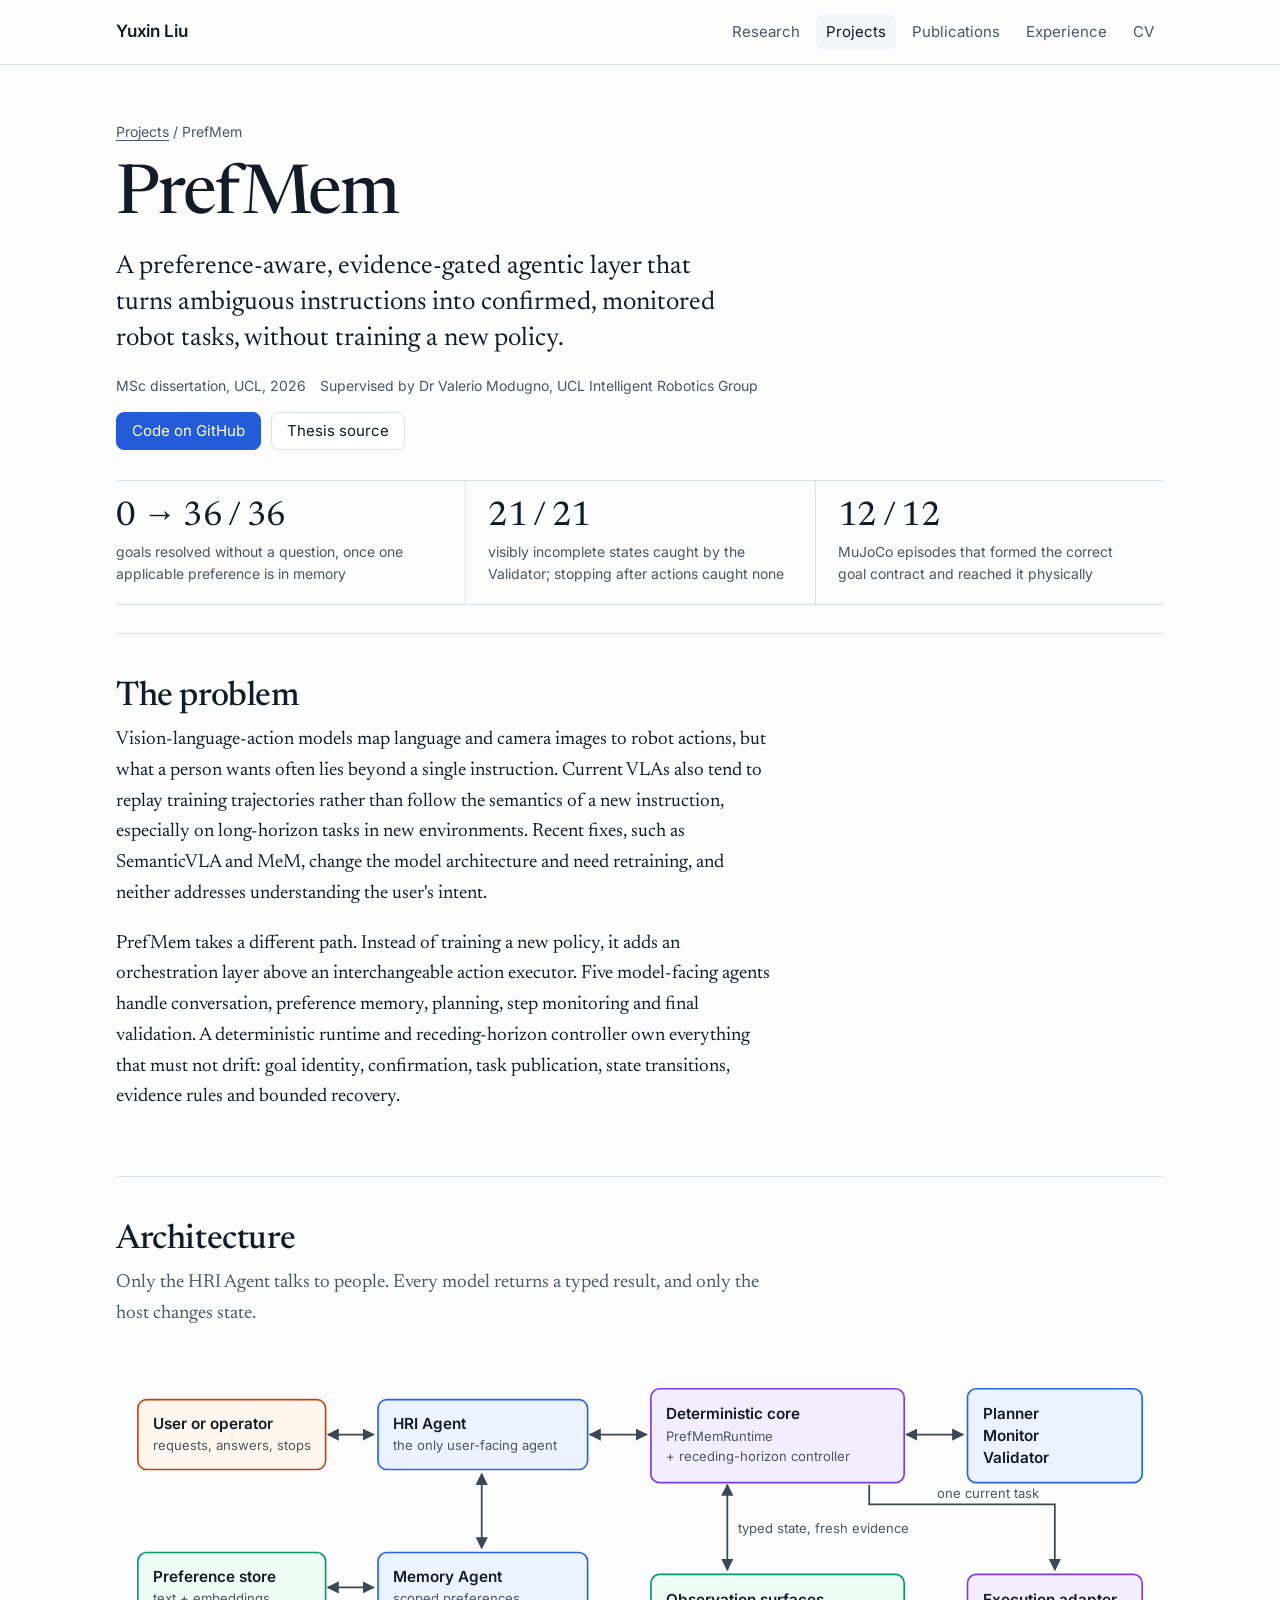
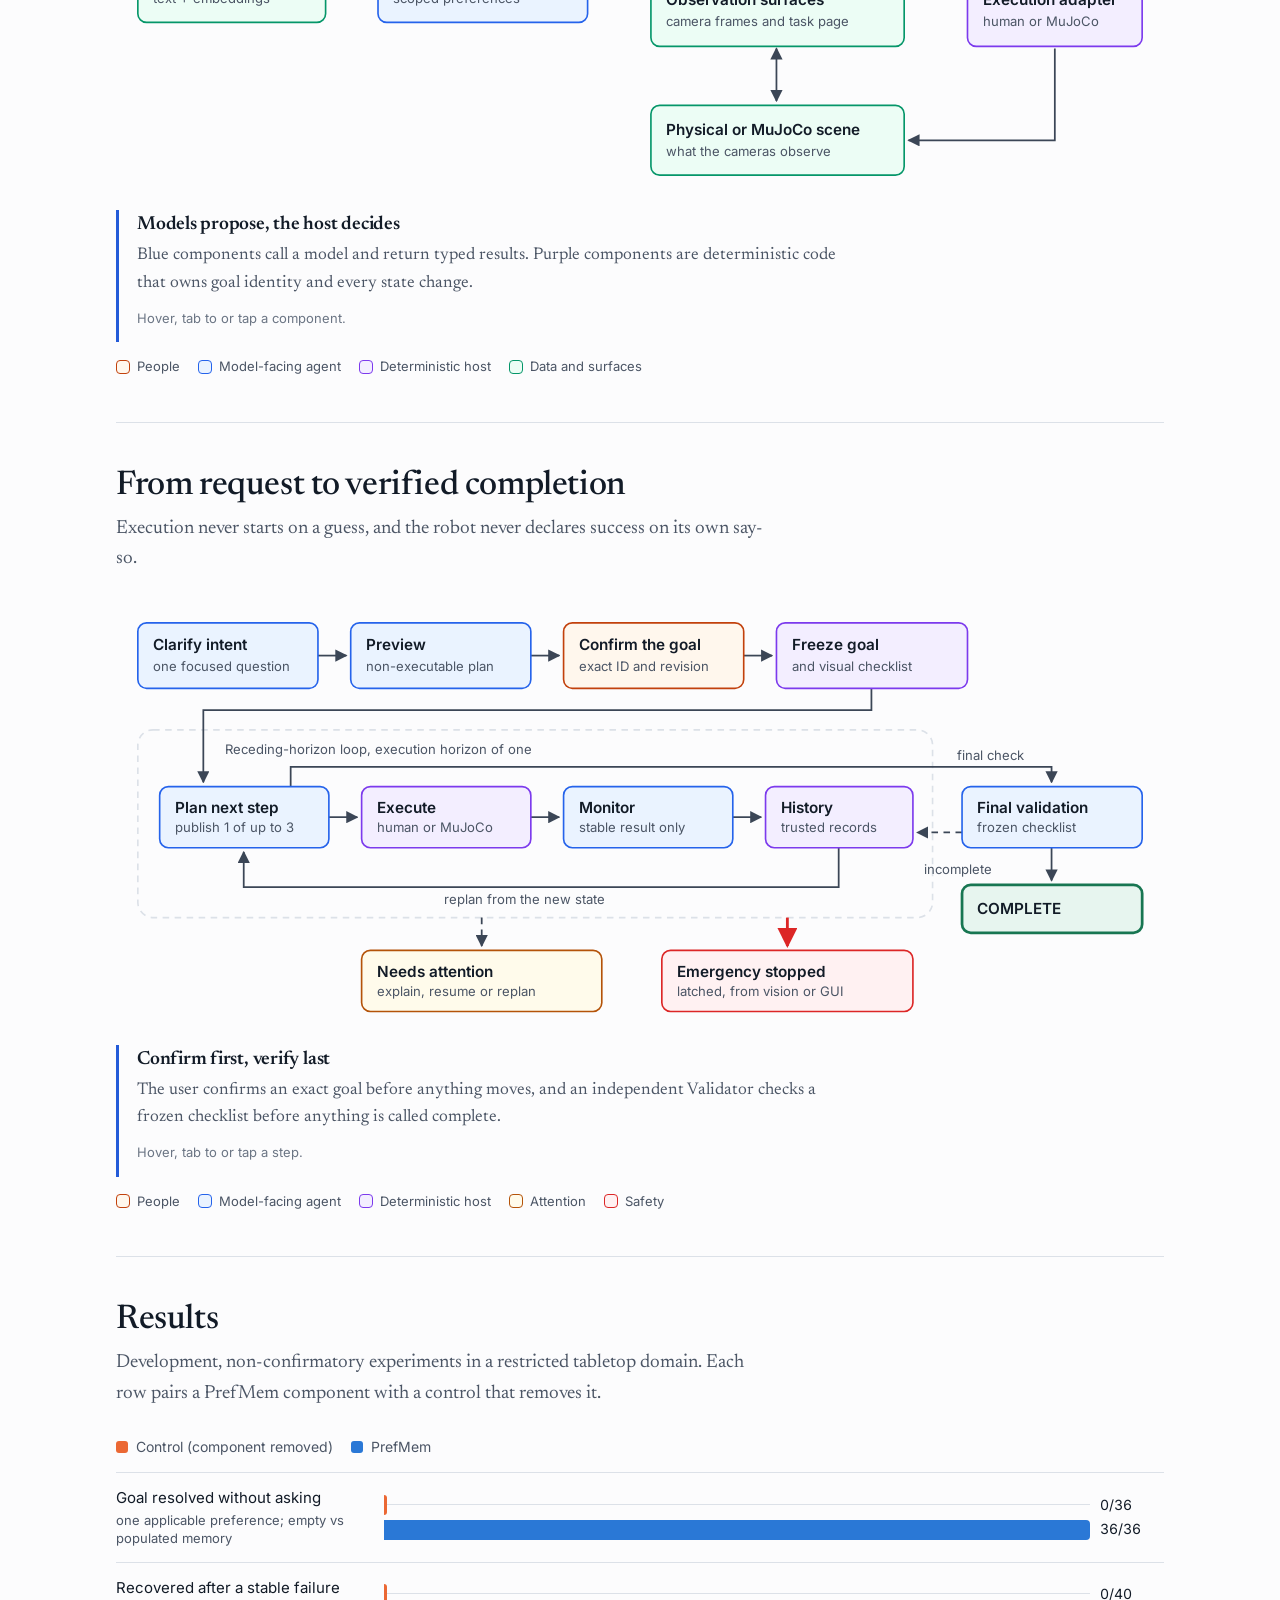
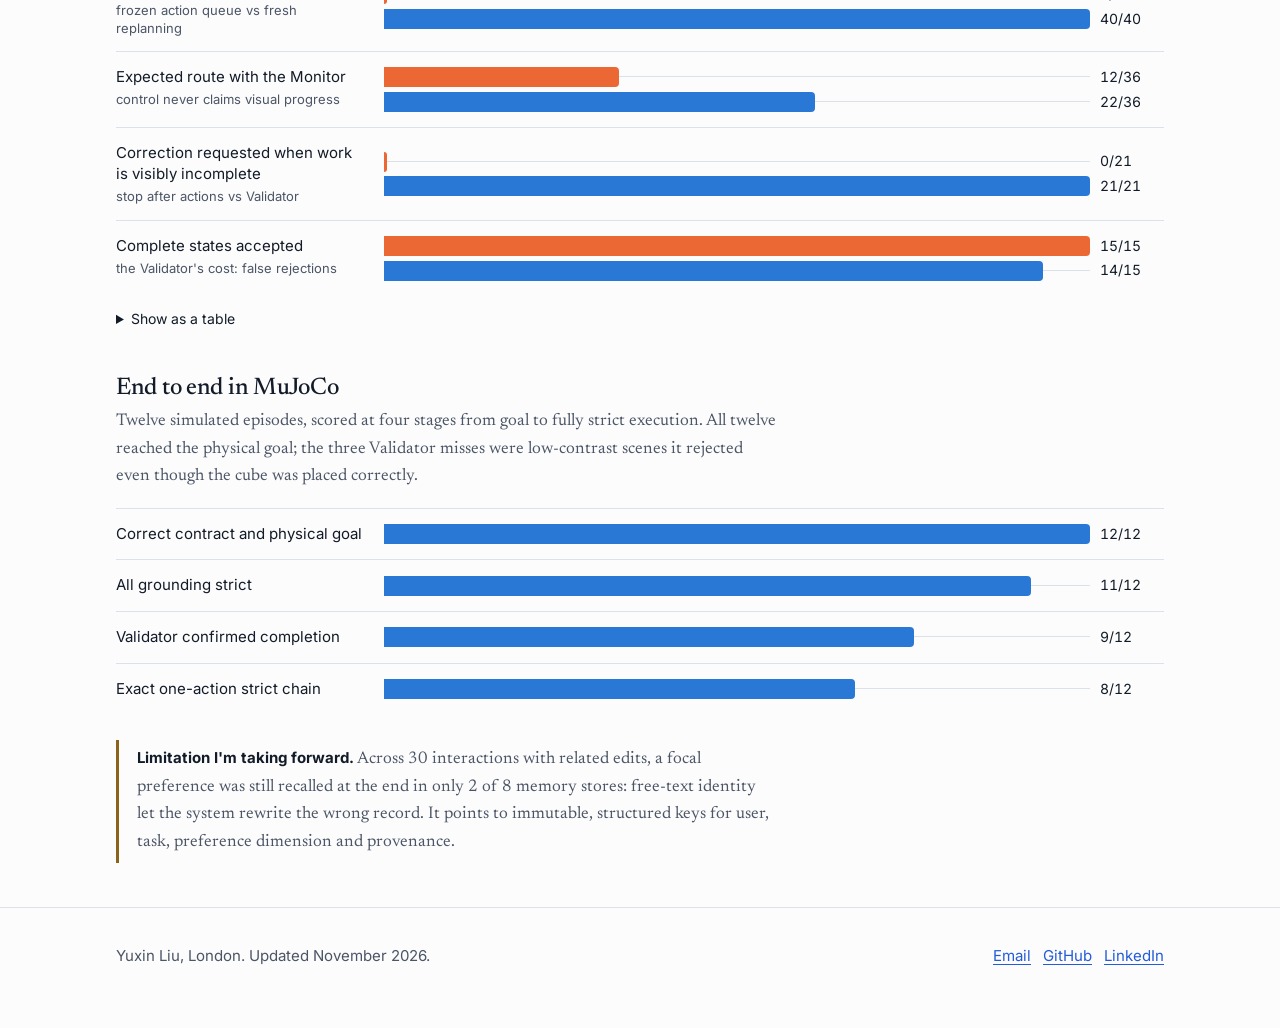
==== prefmem/index.html @ 0c72b082 "Add personal website with RoboBrain Try-now demo Home, RoboBrain and PrefMem pages for GitHub Pages," ====
<!doctype html>
<html lang="en">
<head>
<meta charset="utf-8">
<meta name="viewport" content="width=device-width, initial-scale=1">
<title>PrefMem — Yuxin Liu</title>
<meta name="description" content="PrefMem: a preference-aware, evidence-gated agentic system for interactive robot manipulation with ambiguous instructions. MSc dissertation, UCL.">
<meta property="og:title" content="PrefMem — preference-aware, evidence-gated robot agents">
<meta property="og:description" content="MSc dissertation, UCL. An agentic layer above any action executor, with no training.">
<meta property="og:image" content="https://kasloot.github.io/assets/img/og.jpg">
<link rel="icon" href="../assets/img/favicon.svg" type="image/svg+xml">
<link rel="stylesheet" href="../assets/css/site.css">
</head>
<body>
<a class="skip" href="#main">Skip to content</a>
<header class="site-head">
  <div class="wrap">
    <a class="home" href="../">Yuxin Liu</a>
    <nav aria-label="Main">
      <a href="../#research">Research</a>
      <a href="../#projects" aria-current="page">Projects</a>
      <a href="../#publications">Publications</a>
      <a href="../#experience">Experience</a>
      <a href="../assets/docs/Yuxin_Liu_CV.pdf">CV</a>
    </nav>
  </div>
</header>

<main id="main" class="wrap">
  <header class="page-head">
    <p class="crumb"><a href="../#projects">Projects</a> / PrefMem</p>
    <h1>PrefMem</h1>
    <p class="deck">A preference-aware, evidence-gated agentic layer that turns ambiguous instructions into confirmed, monitored robot tasks, without training a new policy.</p>
    <p class="meta"><span>MSc dissertation, UCL, 2026</span><span>Supervised by Dr Valerio Modugno, UCL Intelligent Robotics Group</span></p>
    <ul class="links">
      <li><a class="btn primary" href="https://github.com/KasLoot/RoboPref">Code on GitHub</a></li>
      <li><a class="btn" href="https://github.com/KasLoot/RoboPref/tree/main/thesis">Thesis source</a></li>
    </ul>
    <div class="stat-row">
      <div><b>0 → 36 / 36</b><span>goals resolved without a question, once one applicable preference is in memory</span></div>
      <div><b>21 / 21</b><span>visibly incomplete states caught by the Validator; stopping after actions caught none</span></div>
      <div><b>12 / 12</b><span>MuJoCo episodes that formed the correct goal contract and reached it physically</span></div>
    </div>
  </header>

  <section class="block" aria-labelledby="why-h">
    <h2 id="why-h">The problem</h2>
    <div class="prose">
      <p>Vision-language-action models map language and camera images to robot actions, but what a person wants often lies beyond a single instruction. Current VLAs also tend to replay training trajectories rather than follow the semantics of a new instruction, especially on long-horizon tasks in new environments. Recent fixes, such as SemanticVLA and MeM, change the model architecture and need retraining, and neither addresses understanding the user's intent.</p>
      <p>PrefMem takes a different path. Instead of training a new policy, it adds an orchestration layer above an interchangeable action executor. Five model-facing agents handle conversation, preference memory, planning, step monitoring and final validation. A deterministic runtime and receding-horizon controller own everything that must not drift: goal identity, confirmation, task publication, state transitions, evidence rules and bounded recovery.</p>
    </div>
  </section>

  <section class="block" aria-labelledby="arch-h">
    <h2 id="arch-h">Architecture</h2>
    <p class="intro">Only the HRI Agent talks to people. Every model returns a typed result, and only the host changes state.</p>
    <div class="diagram" data-diagram>
      <p class="canvas-hint">Swipe sideways to see the whole diagram.</p>
      <div class="canvas"><svg viewBox="0 0 960 400" role="group" aria-label="PrefMem architecture. Select a component for details.">
        <defs>
          <marker id="pa" viewBox="0 0 10 10" refX="9" refY="5" markerWidth="7" markerHeight="7" orient="auto-start-reverse"><path class="arrowhead" d="M0,0 L10,5 L0,10 z"/></marker>
        </defs>
        <path class="edge" d="M194,72 H236" marker-start="url(#pa)" marker-end="url(#pa)"/>
        <path class="edge" d="M434,72 H486" marker-start="url(#pa)" marker-end="url(#pa)"/>
        <path class="edge" d="M724,72 H776" marker-start="url(#pa)" marker-end="url(#pa)"/>
        <path class="edge" d="M335,108 V176" marker-start="url(#pa)" marker-end="url(#pa)"/>
        <path class="edge" d="M194,212 H236" marker-start="url(#pa)" marker-end="url(#pa)"/>
        <path class="edge" d="M560,118 V196" marker-start="url(#pa)" marker-end="url(#pa)"/>
        <text class="elabel" x="570" y="162">typed state, fresh evidence</text>
        <path class="edge" d="M690,118 V136 H860 V196" marker-end="url(#pa)"/>
        <text class="elabel" x="752" y="130">one current task</text>
        <path class="edge" d="M605,268 V316" marker-start="url(#pa)" marker-end="url(#pa)"/>
        <path class="edge" d="M860,268 V352 H726" marker-end="url(#pa)"/>

        <g class="node human" data-title="User or operator" data-body="People give requests, answer clarifications and confirm the exact goal, always through the HRI Agent.|The operator GUI can also stop the robot at any time.">
          <rect x="20" y="40" width="172" height="64"/><text class="t" x="34" y="67">User or operator</text><text class="s" x="34" y="86">requests, answers, stops</text></g>
        <g class="node agent" data-title="HRI Agent" data-body="The only user-facing agent. It reads the current camera frame and runtime state, retrieves relevant preferences, and asks one focused question when the outcome or a constraint is ambiguous.|Preference writes need explicit future-facing intent, or a yes to a dedicated memory-consent question.">
          <rect x="240" y="40" width="192" height="64"/><text class="t" x="254" y="67">HRI Agent</text><text class="s" x="254" y="86">the only user-facing agent</text></g>
        <g class="node host" data-title="Deterministic core" data-body="PrefMemRuntime and the receding-horizon controller own the authoritative goal, task identities, confirmation, state transitions, publication, evidence rules and loop guards.|Models propose; the host decides.">
          <rect x="490" y="30" width="232" height="86"/><text class="t" x="504" y="58">Deterministic core</text><text class="s" x="504" y="78">PrefMemRuntime</text><text class="s" x="504" y="96">+ receding-horizon controller</text></g>
        <g class="node agent" data-title="Planner, Monitor, Validator" data-body="The Planner proposes up to three next tasks from a fresh frame, the frozen goal and the history; only the first is published.|The Monitor judges whether the current task finished, from temporally stable evidence. The Validator checks the frozen visual checklist before anything is called complete.">
          <rect x="780" y="30" width="160" height="86"/><text class="t" x="794" y="58">Planner</text><text class="t" x="794" y="78">Monitor</text><text class="t" x="794" y="98">Validator</text></g>
        <g class="node data" data-title="Preference store" data-body="Text records plus their embeddings. Records are scoped to a user and a task, and change only through explicit memory operations.">
          <rect x="20" y="180" width="172" height="64"/><text class="t" x="34" y="207">Preference store</text><text class="s" x="34" y="226">text + embeddings</text></g>
        <g class="node agent" data-title="Memory Agent" data-body="Retrieves preferences scoped to the user and task, filters them for semantic applicability, and returns either the relevant preferences or the result of a consented change.">
          <rect x="240" y="180" width="192" height="64"/><text class="t" x="254" y="207">Memory Agent</text><text class="s" x="254" y="226">scoped preferences</text></g>
        <g class="node data" data-title="Observation and publication surfaces" data-body="Camera frames come in as fresh evidence; one current instruction goes out on the task page.">
          <rect x="490" y="200" width="232" height="66"/><text class="t" x="504" y="228">Observation surfaces</text><text class="s" x="504" y="247">camera frames and task page</text></g>
        <g class="node host" data-title="Execution adapter" data-body="Either a human following the on-screen instruction, or a MuJoCo Panda agent.|In simulation, Gemma 4 compiles the instruction into a constrained pick-and-place program, SAM 3.1 segments source and target, depth grounds both in 3D, and an IK controller executes safe waypoints.">
          <rect x="780" y="200" width="160" height="66"/><text class="t" x="794" y="228">Execution adapter</text><text class="s" x="794" y="247">human or MuJoCo</text></g>
        <g class="node data" data-title="Scene" data-body="The physical tabletop, or its MuJoCo simulation with a fixed monitoring camera.">
          <rect x="490" y="320" width="232" height="64"/><text class="t" x="504" y="347">Physical or MuJoCo scene</text><text class="s" x="504" y="366">what the cameras observe</text></g>
      </svg></div>
      <aside class="diagram-note" aria-live="polite">
        <h4>Models propose, the host decides</h4>
        <p>Blue components call a model and return typed results. Purple components are deterministic code that owns goal identity and every state change.</p>
        <p class="hint">Hover, tab to or tap a component.</p>
      </aside>
    </div>
    <ul class="legend" aria-label="Diagram key">
      <li class="human"><i></i>People</li><li class="agent"><i></i>Model-facing agent</li><li class="host"><i></i>Deterministic host</li><li class="data"><i></i>Data and surfaces</li>
    </ul>
  </section>

  <section class="block" aria-labelledby="loop-h">
    <h2 id="loop-h">From request to verified completion</h2>
    <p class="intro">Execution never starts on a guess, and the robot never declares success on its own say-so.</p>
    <div class="diagram" data-diagram>
      <p class="canvas-hint">Swipe sideways to see the whole diagram.</p>
      <div class="canvas"><svg viewBox="0 0 960 390" role="group" aria-label="PrefMem workflow. Select a step for details.">
        <defs>
          <marker id="la" viewBox="0 0 10 10" refX="9" refY="5" markerWidth="7" markerHeight="7" orient="auto-start-reverse"><path class="arrowhead" d="M0,0 L10,5 L0,10 z"/></marker>
          <marker id="ls" viewBox="0 0 10 10" refX="9" refY="5" markerWidth="7" markerHeight="7" orient="auto-start-reverse"><path class="arrowhead stop" d="M0,0 L10,5 L0,10 z"/></marker>
        </defs>
        <path class="edge" d="M185,50 H211" marker-end="url(#la)"/>
        <path class="edge" d="M380,50 H406" marker-end="url(#la)"/>
        <path class="edge" d="M575,50 H601" marker-end="url(#la)"/>
        <rect class="group" x="20" y="118" width="728" height="172"/>
        <text class="glabel" x="100" y="140">Receding-horizon loop, execution horizon of one</text>
        <path class="edge" d="M692,80 V100 H80 V166" marker-end="url(#la)"/>
        <path class="edge" d="M195,198 H221" marker-end="url(#la)"/>
        <path class="edge" d="M380,198 H406" marker-end="url(#la)"/>
        <path class="edge" d="M565,198 H591" marker-end="url(#la)"/>
        <path class="edge" d="M662,226 V262 H117 V230" marker-end="url(#la)"/>
        <text class="elabel" x="300" y="278">replan from the new state</text>
        <path class="edge" d="M160,170 V152 H857 V166" marker-end="url(#la)"/>
        <text class="elabel" x="770" y="146">final check</text>
        <path class="edge" d="M857,226 V256" marker-end="url(#la)"/>
        <path class="edge dash" d="M775,212 H734" marker-end="url(#la)"/>
        <text class="elabel" x="740" y="250">incomplete</text>
        <path class="edge dash" d="M335,290 V316" marker-end="url(#la)"/>
        <path class="edge stop" d="M615,290 V316" marker-end="url(#ls)"/>

        <g class="node agent" data-title="Clarify intent" data-body="The HRI Agent sees the message, a current frame and the runtime state. It asks one focused clarification only when the requested outcome or a constraint is ambiguous, and uses scoped preferences to fill omissions.">
          <rect x="20" y="20" width="165" height="60"/><text class="t" x="34" y="45">Clarify intent</text><text class="s" x="34" y="64">one focused question</text></g>
        <g class="node agent" data-title="Preview" data-body="With intent clear, the runtime captures a fresh frame and asks the stateless Planner for a non-executable preview: the precise goal, constraints, expected final observations and, when ready, a nominal outline.">
          <rect x="215" y="20" width="165" height="60"/><text class="t" x="229" y="45">Preview</text><text class="s" x="229" y="64">non-executable plan</text></g>
        <g class="node human" data-title="Confirm the goal" data-body="Execution starts only after the user confirms the exact staged goal ID and revision. Anything else goes back to the HRI Agent.">
          <rect x="410" y="20" width="165" height="60"/><text class="t" x="424" y="45">Confirm the goal</text><text class="s" x="424" y="64">exact ID and revision</text></g>
        <g class="node host" data-title="Freeze goal and checklist" data-body="The Validator compiles a detailed visual checklist against a confirmation frame. The goal and checklist are then frozen for the run. The preview is not frozen as an action queue.">
          <rect x="605" y="20" width="175" height="60"/><text class="t" x="619" y="45">Freeze goal</text><text class="s" x="619" y="64">and visual checklist</text></g>
        <g class="node agent" data-title="Plan the next step" data-body="Every cycle, the Planner gets a fresh frame, the frozen goal, the terminal history and any operator guidance, and returns one to three candidate tasks. Only the first is published.">
          <rect x="40" y="170" width="155" height="56"/><text class="t" x="54" y="194">Plan next step</text><text class="s" x="54" y="212">publish 1 of up to 3</text></g>
        <g class="node host" data-title="Publish and execute" data-body="The single instruction is shown to a human on the camera page, or sent to the MuJoCo Panda executor.">
          <rect x="225" y="170" width="155" height="56"/><text class="t" x="239" y="194">Execute</text><text class="s" x="239" y="212">human or MuJoCo</text></g>
        <g class="node agent" data-title="Monitor" data-body="The Monitor decides whether the published task succeeded or failed. Only temporally stable results count; ongoing or unstable results keep it watching.">
          <rect x="410" y="170" width="155" height="56"/><text class="t" x="424" y="194">Monitor</text><text class="s" x="424" y="212">stable result only</text></g>
        <g class="node host" data-title="Append history" data-body="Stable terminal results become trusted records, and the loop replans from the new state. Cycle and failure guards watch this history.">
          <rect x="595" y="170" width="135" height="56"/><text class="t" x="609" y="194">History</text><text class="s" x="609" y="212">trusted records</text></g>
        <g class="node agent" data-title="Final validation" data-body="When the Planner asks for a final check, the Validator evaluates the frozen checklist over one or more fresh views. Host code derives COMPLETE, INCOMPLETE or NEEDS_EVIDENCE.|Missing evidence asks the operator to move only the camera; incomplete work is replanned.">
          <rect x="775" y="170" width="165" height="56"/><text class="t" x="789" y="194">Final validation</text><text class="s" x="789" y="212">frozen checklist</text></g>
        <g class="node terminal" data-title="Complete" data-body="The goal is reported complete only when stable visual evidence satisfies the frozen checklist.">
          <rect x="775" y="260" width="165" height="44"/><text class="t" x="789" y="287">COMPLETE</text></g>
        <g class="node decide" data-title="Needs attention" data-body="Model or service errors, no-progress timeouts, Planner questions or blockers, and loop guards enter NEEDS_ATTENTION.|The HRI Agent explains the exact reason, then resumes the current task or replans with guidance.">
          <rect x="225" y="320" width="220" height="56"/><text class="t" x="239" y="344">Needs attention</text><text class="s" x="239" y="362">explain, resume or replan</text></g>
        <g class="node safety" data-title="Emergency stopped" data-body="A visual emergency from the Monitor or Validator, or the operator's software stop, latches the terminal EMERGENCY_STOPPED state through one shared coordinator.">
          <rect x="500" y="320" width="230" height="56"/><text class="t" x="514" y="344">Emergency stopped</text><text class="s" x="514" y="362">latched, from vision or GUI</text></g>
      </svg></div>
      <aside class="diagram-note" aria-live="polite">
        <h4>Confirm first, verify last</h4>
        <p>The user confirms an exact goal before anything moves, and an independent Validator checks a frozen checklist before anything is called complete.</p>
        <p class="hint">Hover, tab to or tap a step.</p>
      </aside>
    </div>
    <ul class="legend" aria-label="Diagram key">
      <li class="human"><i></i>People</li><li class="agent"><i></i>Model-facing agent</li><li class="host"><i></i>Deterministic host</li><li class="decide"><i></i>Attention</li><li class="safety"><i></i>Safety</li>
    </ul>
  </section>

  <section class="block" aria-labelledby="res-h">
    <h2 id="res-h">Results</h2>
    <p class="intro">Development, non-confirmatory experiments in a restricted tabletop domain. Each row pairs a PrefMem component with a control that removes it.</p>

    <div class="chart" id="ablations">
      <div class="legend-row" aria-hidden="true"><span><i class="sw" style="background:var(--series-control)"></i>Control (component removed)</span><span><i class="sw" style="background:var(--series-prefmem)"></i>PrefMem</span></div>
      <div class="row"><div class="q">Goal resolved without asking<small>one applicable preference; empty vs populated memory</small></div>
        <div class="bars">
          <div class="bar-line"><div class="track"><div class="fill control" style="width:0%"></div><span class="hit" tabindex="0" data-tip="Empty memory|0 of 36 observations resolved the goal without a question."></span></div><span class="val">0/36</span></div>
          <div class="bar-line"><div class="track"><div class="fill prefmem" style="width:100%"></div><span class="hit" tabindex="0" data-tip="Scoped memory|36 of 36 observations resolved the goal without a question. Both conditions reached the correct goal within two turns."></span></div><span class="val">36/36</span></div>
        </div></div>
      <div class="row"><div class="q">Recovered after a stable failure<small>frozen action queue vs fresh replanning</small></div>
        <div class="bars">
          <div class="bar-line"><div class="track"><div class="fill control" style="width:0%"></div><span class="hit" tabindex="0" data-tip="Frozen action queue|0 of 40 deterministic traces recovered."></span></div><span class="val">0/40</span></div>
          <div class="bar-line"><div class="track"><div class="fill prefmem" style="width:100%"></div><span class="hit" tabindex="0" data-tip="Fresh replanning|40 of 40 deterministic traces recovered. Planner outputs were fixtures, so this tests the host policy, not learned planning."></span></div><span class="val">40/40</span></div>
        </div></div>
      <div class="row"><div class="q">Expected route with the Monitor<small>control never claims visual progress</small></div>
        <div class="bars">
          <div class="bar-line"><div class="track"><div class="fill control" style="width:33.3%"></div><span class="hit" tabindex="0" data-tip="No visual Monitor|12 of 36 paired observations followed the expected host route."></span></div><span class="val">12/36</span></div>
          <div class="bar-line"><div class="track"><div class="fill prefmem" style="width:61.1%"></div><span class="hit" tabindex="0" data-tip="Production Monitor|22 of 36: +27.8 percentage points, cluster-bootstrap 95% interval +8.3 to +50.0."></span></div><span class="val">22/36</span></div>
        </div></div>
      <div class="row"><div class="q">Correction requested when work is visibly incomplete<small>stop after actions vs Validator</small></div>
        <div class="bars">
          <div class="bar-line"><div class="track"><div class="fill control" style="width:0%"></div><span class="hit" tabindex="0" data-tip="Stop after actions|0 of 21: the control falsely declared all 21 incomplete states complete."></span></div><span class="val">0/21</span></div>
          <div class="bar-line"><div class="track"><div class="fill prefmem" style="width:100%"></div><span class="hit" tabindex="0" data-tip="Production Validator|21 of 21 incomplete states sent back for correction, with zero false completions."></span></div><span class="val">21/21</span></div>
        </div></div>
      <div class="row"><div class="q">Complete states accepted<small>the Validator's cost: false rejections</small></div>
        <div class="bars">
          <div class="bar-line"><div class="track"><div class="fill control" style="width:100%"></div><span class="hit" tabindex="0" data-tip="Stop after actions|15 of 15 genuinely complete states finalised."></span></div><span class="val">15/15</span></div>
          <div class="bar-line"><div class="track"><div class="fill prefmem" style="width:93.3%"></div><span class="hit" tabindex="0" data-tip="Production Validator|14 of 15 finalised: one false rejection, the price of the completion gate."></span></div><span class="val">14/15</span></div>
        </div></div>
      <div class="tip" role="tooltip"></div>
      <details class="table-toggle"><summary>Show as a table</summary>
        <table><thead><tr><th>Measure</th><th>Control</th><th>PrefMem</th></tr></thead><tbody>
          <tr><td>Goal resolved without asking (EXP-01)</td><td>0/36</td><td>36/36</td></tr>
          <tr><td>Recovered after a stable failure</td><td>0/40</td><td>40/40</td></tr>
          <tr><td>Expected route with the Monitor (EXP-06)</td><td>12/36</td><td>22/36</td></tr>
          <tr><td>Correction requested, incomplete states (EXP-07)</td><td>0/21</td><td>21/21</td></tr>
          <tr><td>Complete states accepted (EXP-07)</td><td>15/15</td><td>14/15</td></tr>
        </tbody></table></details>
    </div>

    <h3 style="font-size:24px;margin:44px 0 6px">End to end in MuJoCo</h3>
    <p class="muted" style="max-width:66ch;font-size:17px">Twelve simulated episodes, scored at four stages from goal to fully strict execution. All twelve reached the physical goal; the three Validator misses were low-contrast scenes it rejected even though the cube was placed correctly.</p>
    <div class="chart" id="funnel">
      <div class="row"><div class="q">Correct contract and physical goal</div><div class="bars"><div class="bar-line"><div class="track"><div class="fill prefmem" style="width:100%"></div><span class="hit" tabindex="0" data-tip="12 of 12|Correct goal contract and simulator-truth physical goal."></span></div><span class="val">12/12</span></div></div></div>
      <div class="row"><div class="q">All grounding strict</div><div class="bars"><div class="bar-line"><div class="track"><div class="fill prefmem" style="width:91.7%"></div><span class="hit" tabindex="0" data-tip="11 of 12|Every grounding step passed without assistance."></span></div><span class="val">11/12</span></div></div></div>
      <div class="row"><div class="q">Validator confirmed completion</div><div class="bars"><div class="bar-line"><div class="track"><div class="fill prefmem" style="width:75%"></div><span class="hit" tabindex="0" data-tip="9 of 12|The Validator declared the goal complete."></span></div><span class="val">9/12</span></div></div></div>
      <div class="row"><div class="q">Exact one-action strict chain</div><div class="bars"><div class="bar-line"><div class="track"><div class="fill prefmem" style="width:66.7%"></div><span class="hit" tabindex="0" data-tip="8 of 12|The whole chain ran strictly with exactly one action."></span></div><span class="val">8/12</span></div></div></div>
      <div class="tip" role="tooltip"></div>
    </div>

    <div class="callout"><b>Limitation I'm taking forward.</b> Across 30 interactions with related edits, a focal preference was still recalled at the end in only 2 of 8 memory stores: free-text identity let the system rewrite the wrong record. It points to immutable, structured keys for user, task, preference dimension and provenance.</div>
  </section>
</main>

<footer class="site-foot">
  <div class="wrap">
    <span>Yuxin Liu, London. Updated November 2026.</span>
    <span><a href="mailto:slyx361@outlook.com">Email</a>&nbsp;&nbsp; <a href="https://github.com/KasLoot">GitHub</a>&nbsp;&nbsp; <a href="https://www.linkedin.com/in/yuxin-liu-a08b32296/">LinkedIn</a></span>
  </div>
</footer>
<script src="../assets/js/site.js" defer></script>
</body>
</html>
---- assets/css/site.css ----
/* Yuxin Liu — site styles.
   Editorial base (Newsreader + Inter) with "console" islands that mirror RoboBrain's own UI.
   Fonts are self-hosted (SIL Open Font License, see assets/fonts). */

@font-face { font-family: "Newsreader"; font-style: normal; font-weight: 200 800; font-display: swap; src: url(../fonts/newsreader-latin-opsz-normal.woff2) format("woff2"); }
@font-face { font-family: "Newsreader"; font-style: italic; font-weight: 200 800; font-display: swap; src: url(../fonts/newsreader-latin-opsz-italic.woff2) format("woff2"); }
@font-face { font-family: "Inter"; font-style: normal; font-weight: 100 900; font-display: swap; src: url(../fonts/inter-latin-wght-normal.woff2) format("woff2"); }

:root {
  --paper: #fcfcfd;
  --ink: #121b27;
  --graphite: #4b5565;
  --faint: #6b7584;
  --rule: #dce1e8;
  --signal: #245bd8;
  --signal-ink: #1b47ad;
  --wash: #f2f5f9;
  --card: #ffffff;
  --ok: #187652;  --ok-bg: #e7f5ef;
  --bad: #b8293e; --bad-bg: #fff0f2;
  --warn: #8a6417; --warn-bg: #fff3d7;
  --series-control: #eb6834;
  --series-prefmem: #2a78d6;
  /* diagram roles, from the PrefMem thesis figures */
  --d-agent: #eaf3ff;   --d-agent-s: #2563eb;
  --d-host: #f3eeff;    --d-host-s: #7c3aed;
  --d-data: #ecfdf5;    --d-data-s: #059669;
  --d-human: #fff7ed;   --d-human-s: #c2410c;
  --d-decide: #fffbeb;  --d-decide-s: #b45309;
  --d-safety: #fff1f2;  --d-safety-s: #dc2626;
  --d-edge: #3b4656;
  --serif: "Newsreader", "Iowan Old Style", Georgia, serif;
  --sans: "Inter", system-ui, -apple-system, "Segoe UI", sans-serif;
  --wrap: 1160px;
  --gutter: clamp(20px, 5vw, 56px);
  color-scheme: light;
}
@media (prefers-color-scheme: dark) {
  :root {
    --paper: #11171f; --ink: #e8ecf2; --graphite: #b4bdca; --faint: #8f99a8; --rule: #2a3442;
    --signal: #7ea6ff; --signal-ink: #a9c3ff; --wash: #18202b; --card: #161e28;
    --ok: #4cc391; --ok-bg: #12342a; --bad: #ff8a9b; --bad-bg: #3a1820; --warn: #e3b85a; --warn-bg: #3a2e12;
    --series-control: #d95926; --series-prefmem: #3987e5;
    --d-agent: #15253f;  --d-agent-s: #6d9cff;
    --d-host: #241b3d;   --d-host-s: #a98bff;
    --d-data: #10302a;   --d-data-s: #3ccf9c;
    --d-human: #3a2414;  --d-human-s: #f29a5e;
    --d-decide: #33290f; --d-decide-s: #e0b04c;
    --d-safety: #3b1519; --d-safety-s: #ff7b84;
    --d-edge: #9aa6b6;
    color-scheme: dark;
  }
}

*, *::before, *::after { box-sizing: border-box; }
html { -webkit-text-size-adjust: 100%; scroll-padding-top: 84px; }
body {
  margin: 0; background: var(--paper); color: var(--ink);
  font-family: var(--serif); font-size: 19px; line-height: 1.62;
  font-optical-sizing: auto; text-rendering: optimizeLegibility;
}
img, video, svg { max-width: 100%; display: block; }
a { color: var(--signal); text-decoration-thickness: 1px; text-underline-offset: 3px; }
a:hover { color: var(--signal-ink); text-decoration-thickness: 2px; }
:focus-visible { outline: 2px solid var(--signal); outline-offset: 3px; border-radius: 3px; }
p { margin: 0 0 1em; }
h1, h2, h3, h4 { font-family: var(--serif); font-weight: 500; line-height: 1.15; margin: 0; letter-spacing: -0.012em; }
h2 { font-size: 34px; }
h3 { font-size: 26px; }
h4 { font-size: 20px; font-weight: 600; }
.sans { font-family: var(--sans); }
.muted { color: var(--graphite); }
.small { font-size: 15px; }
.skip { position: absolute; left: -999px; top: 8px; background: var(--card); padding: 8px 12px; font-family: var(--sans); z-index: 50; }
.skip:focus { left: 8px; }
.visually-hidden { position: absolute !important; width: 1px; height: 1px; overflow: hidden; clip: rect(0 0 0 0); white-space: nowrap; }
.wrap { max-width: var(--wrap); margin: 0 auto; padding: 0 var(--gutter); }

/* ---------- header ---------- */
.site-head { position: sticky; top: 0; z-index: 20; background: color-mix(in srgb, var(--paper) 92%, transparent); backdrop-filter: blur(8px); border-bottom: 1px solid var(--rule); }
.site-head .wrap { display: flex; align-items: center; justify-content: space-between; gap: 24px; min-height: 64px; font-family: var(--sans); }
.site-head .home { font-weight: 600; font-size: 17px; color: var(--ink); text-decoration: none; letter-spacing: -0.01em; }
.site-head nav { display: flex; gap: 6px; flex-wrap: wrap; }
.site-head nav a { color: var(--graphite); text-decoration: none; font-size: 15px; padding: 6px 10px; border-radius: 6px; }
.site-head nav a:hover, .site-head nav a[aria-current="page"] { color: var(--ink); background: var(--wash); }

/* ---------- hero ---------- */
.hero { padding-block: 64px 40px; }
.hero-grid { display: grid; grid-template-columns: 168px minmax(0, 1fr); gap: 40px; align-items: start; }
.portrait { width: 168px; aspect-ratio: 220 / 250; object-fit: cover; border-radius: 10px; background: var(--wash); }
.hero h1 { font-size: clamp(46px, 7vw, 76px); font-weight: 450; letter-spacing: -0.03em; line-height: 1; }
.hero .thesis { font-size: clamp(23px, 2.6vw, 30px); line-height: 1.25; margin: 18px 0 18px; color: var(--ink); font-weight: 400; max-width: 30ch; }
.hero .bio { max-width: 62ch; color: var(--graphite); }
.affiliations { display: flex; flex-wrap: wrap; margin: 26px 0 22px; padding: 0; list-style: none; font-family: var(--sans); }
.affiliations li { padding: 2px 22px 2px 0; margin-right: 22px; border-right: 1px solid var(--rule); }
.affiliations li:last-child { border-right: 0; margin-right: 0; }
.affiliations a { text-decoration: none; color: inherit; display: block; }
.affiliations strong { display: block; font-size: 17px; font-weight: 600; letter-spacing: -0.01em; }
.affiliations span { display: block; font-size: 14px; color: var(--graphite); }
.affiliations a:hover strong { color: var(--signal); }
.contact-links { display: flex; flex-wrap: wrap; gap: 8px 20px; font-family: var(--sans); font-size: 16px; margin: 0; padding: 0; list-style: none; }

/* ---------- the signature: live monitor ---------- */
.monitor-feature { padding-block: 8px 56px; }
.monitor-feature .frame-row { display: grid; grid-template-columns: minmax(0, 1.7fr) minmax(0, 1fr); gap: 36px; align-items: end; }
.console-frame { background: #0f141b; border-radius: 14px; overflow: hidden; box-shadow: 0 1px 0 var(--rule), 0 18px 40px -24px rgba(18, 27, 39, .45); }
.console-frame .bar { display: flex; align-items: center; gap: 10px; padding: 9px 14px; font-family: var(--sans); font-size: 13px; color: #b9c3d2; background: #161d27; }
.console-frame .bar .mark { width: 20px; height: 20px; border-radius: 6px; display: grid; place-items: center; background: #245bd8; color: #fff; font-weight: 700; font-size: 12px; }
.console-frame .bar .live { margin-left: auto; display: inline-flex; align-items: center; gap: 6px; }
.console-frame .bar .live::before { content: ""; width: 7px; height: 7px; border-radius: 50%; background: #4cc391; }
.console-frame video { width: 100%; aspect-ratio: 848 / 480; background: #0f141b; }
.monitor-feature figcaption { font-size: 18px; color: var(--graphite); }
.monitor-feature figcaption p:first-child { color: var(--ink); font-size: 21px; line-height: 1.4; }

/* ---------- sections ---------- */
.section { border-top: 1px solid var(--rule); padding: 48px 0 56px; }
.section-grid { display: grid; grid-template-columns: 220px minmax(0, 1fr); gap: 40px; }
.section-grid > h2 { font-size: 28px; position: sticky; top: 92px; align-self: start; }
.prose { max-width: 66ch; }
.lede { font-size: 22px; line-height: 1.5; }

/* project plates */
.plate { display: grid; grid-template-columns: minmax(0, 1fr) minmax(0, 1.05fr); gap: 36px; padding: 6px 0 40px; margin-bottom: 40px; border-bottom: 1px solid var(--rule); }
.plate:last-of-type { border-bottom: 0; }
.plate .media { border-radius: 10px; overflow: hidden; background: var(--wash); align-self: start; }
.plate .media img { width: 100%; height: auto; }
.plate .media.figure-box { padding: 14px; border: 1px solid var(--rule); background: var(--card); }
.meta { font-family: var(--sans); font-size: 14px; color: var(--graphite); margin: 6px 0 14px; display: flex; flex-wrap: wrap; gap: 4px 14px; }
.facts { list-style: none; padding: 0; margin: 18px 0; font-family: var(--sans); font-size: 15px; }
.facts li { display: grid; grid-template-columns: 112px minmax(0, 1fr); gap: 14px; padding: 9px 0; border-top: 1px solid var(--rule); align-items: baseline; }
.facts li:last-child { border-bottom: 1px solid var(--rule); }
.facts b { font-family: var(--serif); font-weight: 500; font-size: 24px; letter-spacing: -0.01em; color: var(--ink); }
.facts span { color: var(--graphite); }
.links { display: flex; flex-wrap: wrap; gap: 10px; font-family: var(--sans); font-size: 15px; margin: 0; padding: 0; list-style: none; }
.btn { display: inline-flex; align-items: center; gap: 8px; padding: 9px 15px; border-radius: 8px; border: 1px solid var(--rule); color: var(--ink); text-decoration: none; background: var(--card); font-family: var(--sans); font-size: 15px; line-height: 1.2; cursor: pointer; }
.btn:hover { border-color: var(--signal); color: var(--signal); text-decoration: none; }
.btn.primary { background: var(--signal); border-color: var(--signal); color: #fff; }
.btn.primary:hover { background: var(--signal-ink); border-color: var(--signal-ink); color: #fff; }
@media (prefers-color-scheme: dark) { .btn.primary { color: #0b1220; } .btn.primary:hover { color: #0b1220; } }
.btn[disabled] { opacity: .5; cursor: not-allowed; }

.pair { display: grid; grid-template-columns: 1fr 1fr; gap: 36px; }
.pair h3 { font-size: 23px; margin-bottom: 4px; }
.status-note { font-family: var(--sans); font-size: 13px; padding: 3px 8px; border-radius: 5px; background: var(--wash); color: var(--graphite); display: inline-block; }

/* compact list of earlier projects */
.rows { list-style: none; margin: 0; padding: 0; }
.rows li { display: grid; grid-template-columns: 96px minmax(0, 1fr); gap: 20px; padding: 16px 0; border-top: 1px solid var(--rule); }
.rows li:last-child { border-bottom: 1px solid var(--rule); }
.rows time, .rows .when { font-family: var(--sans); font-size: 14px; color: var(--graphite); padding-top: 4px; }
.rows h4 { font-size: 20px; font-weight: 500; margin-bottom: 2px; }
.rows p { margin: 0; color: var(--graphite); font-size: 17px; }
.rows .role { font-family: var(--sans); font-size: 14px; color: var(--graphite); }

/* publications */
.pubs { list-style: none; margin: 0; padding: 0; }
.pubs li { padding: 0 0 22px; margin-bottom: 22px; border-bottom: 1px solid var(--rule); }
.pubs li:last-child { border-bottom: 0; margin-bottom: 0; }
.pubs .title { font-size: 21px; line-height: 1.35; display: block; margin-bottom: 4px; }
.pubs .authors { font-family: var(--sans); font-size: 15px; color: var(--graphite); }
.pubs .authors b { color: var(--ink); font-weight: 600; }
.pubs .venue { font-style: italic; }
.pubs .contrib { margin: 8px 0 0; font-size: 17px; color: var(--graphite); }

/* timeline (experience, education) */
.timeline { list-style: none; margin: 0; padding: 0; }
.timeline > li { display: grid; grid-template-columns: 150px minmax(0, 1fr); gap: 24px; padding: 18px 0; border-top: 1px solid var(--rule); }
.timeline > li:last-child { border-bottom: 1px solid var(--rule); }
.timeline .when { font-family: var(--sans); font-size: 14px; color: var(--graphite); padding-top: 5px; }
.timeline h4 { font-weight: 500; font-size: 21px; }
.timeline .role { font-family: var(--sans); font-size: 15px; color: var(--graphite); margin: 2px 0 8px; }
.timeline ul { margin: 0; padding-left: 1.1em; }
.timeline ul li { margin: 2px 0; }
.sub-h { font-family: var(--sans); font-size: 15px; font-weight: 600; color: var(--graphite); margin: 34px 0 6px; }
.skills { display: grid; grid-template-columns: 180px minmax(0, 1fr); gap: 8px 24px; margin: 0; }
.skills dt { font-family: var(--sans); font-size: 15px; color: var(--graphite); padding-top: 3px; }
.skills dd { margin: 0; }

.site-foot { border-top: 1px solid var(--rule); padding: 36px 0 60px; font-family: var(--sans); font-size: 15px; color: var(--graphite); }
.site-foot .wrap { display: flex; flex-wrap: wrap; justify-content: space-between; gap: 16px; }

/* ---------- project pages ---------- */
.page-head { padding: 56px 0 28px; }
.page-head .crumb { font-family: var(--sans); font-size: 14px; color: var(--graphite); }
.page-head .crumb a { color: inherit; }
.page-head h1 { font-size: clamp(44px, 6vw, 68px); font-weight: 450; letter-spacing: -0.03em; margin: 10px 0 14px; }
.page-head .deck { font-size: clamp(21px, 2.3vw, 26px); line-height: 1.38; max-width: 40ch; margin: 0 0 18px; }
.stat-row { display: grid; grid-template-columns: repeat(3, minmax(0, 1fr)); gap: 0; margin: 30px 0 0; border-top: 1px solid var(--rule); border-bottom: 1px solid var(--rule); }
.stat-row > div { padding: 18px 22px 18px 0; }
.stat-row > div + div { padding-left: 22px; border-left: 1px solid var(--rule); }
.stat-row b { display: block; font-size: 34px; font-weight: 450; letter-spacing: -0.02em; line-height: 1.1; }
.stat-row span { display: block; font-family: var(--sans); font-size: 14px; color: var(--graphite); margin-top: 4px; }
.block { padding: 44px 0; border-top: 1px solid var(--rule); }
.block > h2 { margin-bottom: 8px; }
.block > .intro { max-width: 66ch; color: var(--graphite); margin-bottom: 26px; }
.videos { display: grid; grid-template-columns: 1fr 1fr; gap: 28px; }
.videos figure { margin: 0; }
.videos video { width: 100%; border-radius: 10px; background: #0f141b; aspect-ratio: 848/480; }
.videos figcaption { font-size: 16px; color: var(--graphite); margin-top: 10px; }
.videos figcaption b { color: var(--ink); font-weight: 600; font-family: var(--sans); font-size: 15px; display: block; margin-bottom: 2px; }
.overlay-key { display: grid; grid-template-columns: 130px minmax(0, 1fr); gap: 6px 18px; font-size: 16px; margin: 26px 0 0; max-width: 820px; }
.overlay-key dt { font-family: var(--sans); font-size: 14px; font-weight: 600; padding-top: 2px; }
.overlay-key dd { margin: 0; color: var(--graphite); }

/* ---------- interactive diagrams ---------- */
.diagram { display: grid; grid-template-columns: minmax(0, 1fr); gap: 18px; }
.diagram .canvas { overflow-x: auto; -webkit-overflow-scrolling: touch; }
.diagram .canvas svg { min-width: 780px; }
.canvas-hint { display: none; font-family: var(--sans); font-size: 13px; color: var(--faint); margin: 0; }
@media (max-width: 820px) { .canvas-hint { display: block; } }
.diagram svg { width: 100%; height: auto; overflow: visible; }
.diagram .node rect { stroke-width: 1.5; rx: 8; transition: stroke-width .12s; }
.diagram .node text { font-family: var(--sans); fill: var(--ink); }
.diagram .node .t { font-size: 14px; font-weight: 600; }
.diagram .node .s { font-size: 12px; fill: var(--graphite); }
.diagram .node { cursor: pointer; outline: none; }
.diagram .node:hover rect, .diagram .node:focus rect, .diagram .node.on rect { stroke-width: 3; }
.diagram .node:focus-visible rect { stroke-dasharray: 5 3; }
.diagram .agent rect { fill: var(--d-agent); stroke: var(--d-agent-s); }
.diagram .host rect { fill: var(--d-host); stroke: var(--d-host-s); }
.diagram .data rect { fill: var(--d-data); stroke: var(--d-data-s); }
.diagram .human rect { fill: var(--d-human); stroke: var(--d-human-s); }
.diagram .decide rect { fill: var(--d-decide); stroke: var(--d-decide-s); }
.diagram .safety rect { fill: var(--d-safety); stroke: var(--d-safety-s); }
.diagram .terminal rect { fill: var(--ok-bg); stroke: var(--ok); stroke-width: 2.5; }
.diagram .edge { stroke: var(--d-edge); stroke-width: 1.6; fill: none; }
.diagram .edge.dash { stroke-dasharray: 6 5; }
.diagram .edge.stop { stroke: var(--d-safety-s); stroke-width: 2.6; }
.diagram .group { fill: none; stroke: var(--rule); stroke-width: 1.5; stroke-dasharray: 6 5; rx: 14; }
.diagram .glabel, .diagram .elabel { font-family: var(--sans); font-size: 12px; fill: var(--graphite); }
.diagram .arrowhead { fill: var(--d-edge); }
.diagram .arrowhead.stop { fill: var(--d-safety-s); }
.diagram-note { border-left: 3px solid var(--signal); padding: 4px 0 4px 18px; min-height: 132px; max-width: 72ch; }
.diagram-note h4 { font-size: 19px; margin-bottom: 6px; }
.diagram-note p { font-size: 17px; color: var(--graphite); margin: 0 0 .6em; }
.diagram-note .hint { font-family: var(--sans); font-size: 13px; color: var(--faint); }
.legend { display: flex; flex-wrap: wrap; gap: 6px 18px; font-family: var(--sans); font-size: 13px; color: var(--graphite); margin: 14px 0 0; padding: 0; list-style: none; }
.legend li { display: inline-flex; align-items: center; gap: 7px; }
.legend i { width: 14px; height: 14px; border-radius: 4px; border: 1.5px solid; display: inline-block; }
.legend .agent i { background: var(--d-agent); border-color: var(--d-agent-s); }
.legend .host i { background: var(--d-host); border-color: var(--d-host-s); }
.legend .data i { background: var(--d-data); border-color: var(--d-data-s); }
.legend .human i { background: var(--d-human); border-color: var(--d-human-s); }
.legend .decide i { background: var(--d-decide); border-color: var(--d-decide-s); }
.legend .safety i { background: var(--d-safety); border-color: var(--d-safety-s); }

/* ---------- charts (PrefMem results) ---------- */
.chart { font-family: var(--sans); position: relative; }
.chart .legend-row { display: flex; gap: 18px; font-size: 14px; color: var(--graphite); margin-bottom: 14px; flex-wrap: wrap; }
.chart .legend-row span { display: inline-flex; align-items: center; gap: 8px; }
.chart .sw { width: 12px; height: 12px; border-radius: 3px; display: inline-block; }
.chart .row { display: grid; grid-template-columns: 250px minmax(0, 1fr); gap: 18px; padding: 14px 0; border-top: 1px solid var(--rule); }
.chart .row:last-child { border-bottom: 1px solid var(--rule); }
.chart .q { font-size: 15px; color: var(--ink); line-height: 1.4; }
.chart .q small { display: block; color: var(--graphite); font-size: 13px; margin-top: 3px; }
.chart .bars { display: grid; gap: 2px; align-content: center; }
.chart .bar-line { display: grid; grid-template-columns: minmax(0, 1fr) 64px; align-items: center; gap: 10px; }
.chart .track { position: relative; height: 20px; }
.chart .track::before { content: ""; position: absolute; inset: 9px 0 auto 0; height: 1px; background: var(--rule); }
.chart .fill { position: absolute; left: 0; top: 0; height: 20px; border-radius: 0 4px 4px 0; min-width: 3px; }
.chart .fill.control { background: var(--series-control); }
.chart .fill.prefmem { background: var(--series-prefmem); }
.chart .val { font-size: 14px; color: var(--ink); font-variant-numeric: tabular-nums; }
.chart .hit { position: absolute; inset: -4px 0; cursor: default; }
.chart .tip { position: absolute; z-index: 5; pointer-events: none; background: var(--card); color: var(--ink); border: 1px solid var(--rule); box-shadow: 0 8px 24px -12px rgba(0,0,0,.35); border-radius: 8px; padding: 9px 12px; font-size: 13px; line-height: 1.45; max-width: 280px; opacity: 0; transition: opacity .1s; }
.chart .tip.show { opacity: 1; }
.chart .tip b { display: block; font-size: 13px; }
.table-toggle { margin-top: 12px; font-family: var(--sans); font-size: 14px; }
.table-toggle table { border-collapse: collapse; margin-top: 10px; width: 100%; max-width: 720px; }
.table-toggle th, .table-toggle td { text-align: left; padding: 6px 10px 6px 0; border-bottom: 1px solid var(--rule); font-weight: 400; }
.table-toggle th { color: var(--graphite); font-size: 13px; }
.callout { border-left: 3px solid var(--warn); padding: 6px 0 6px 18px; color: var(--graphite); max-width: 66ch; margin-top: 26px; font-size: 17px; }
.callout b { color: var(--ink); font-family: var(--sans); font-size: 15px; }

/* ---------- RoboBrain console island (mirrors RoboBrain's own UI) ---------- */
.console {
  --c-bg: #f4f6f9; --c-card: #fff; --c-line: #dce2eb; --c-ink: #172336; --c-muted: #647187; --c-accent: #245bd8;
  --c-green: #187652; --c-red: #b8293e; --c-amber: #926c29;
  background: var(--c-bg); color: var(--c-ink); border-radius: 18px; padding: clamp(16px, 3vw, 32px);
  font-family: var(--sans); font-size: 15px; line-height: 1.5;
}
@media (prefers-color-scheme: dark) {
  .console { --c-bg: #18202b; --c-card: #1d2733; --c-line: #2f3b4b; --c-ink: #e6ebf2; --c-muted: #a3aebd; --c-accent: #7ea6ff; --c-green: #4cc391; --c-red: #ff8a9b; --c-amber: #e3b85a; }
}
.console h3 { font-family: var(--sans); font-size: 18px; font-weight: 650; letter-spacing: -0.01em; }
.console .c-head { display: flex; align-items: center; gap: 12px; margin-bottom: 20px; flex-wrap: wrap; }
.console .c-head .mark { width: 30px; height: 30px; border-radius: 9px; background: #245bd8; color: #fff; display: grid; place-items: center; font-weight: 700; font-size: 17px; }
.console .c-head strong { font-size: 19px; letter-spacing: -0.4px; }
.console .c-head .badge { margin-left: auto; }
.console .badge { display: inline-flex; padding: 4px 9px; border-radius: 6px; font-size: 13px; background: color-mix(in srgb, var(--c-accent) 12%, var(--c-card)); color: var(--c-muted); }
.console .c-grid { display: grid; grid-template-columns: minmax(0, 1.05fr) minmax(0, 1fr); gap: 20px; align-items: start; }
.console .c-card { background: var(--c-card); border: 1px solid var(--c-line); border-radius: 14px; padding: 22px; min-width: 0; }
.console .c-card-head { display: flex; align-items: center; justify-content: space-between; gap: 12px; margin-bottom: 14px; }
.console p { color: var(--c-muted); }
.console label { display: flex; flex-direction: column; gap: 7px; font-size: 14px; color: var(--c-muted); margin: 14px 0; }
.console textarea, .console input[type=password], .console input[type=text] {
  font: inherit; color: var(--c-ink); background: var(--c-card); border: 1px solid var(--c-line); border-radius: 8px; padding: 10px 12px; width: 100%;
}
.console textarea { min-height: 150px; resize: vertical; line-height: 1.55; }
.console button { font: inherit; cursor: pointer; border: 1px solid var(--c-line); background: var(--c-card); color: var(--c-ink); padding: 9px 15px; border-radius: 8px; }
.console button:hover:not([disabled]) { border-color: #91a8ca; }
.console button.primary { background: var(--c-accent); border-color: var(--c-accent); color: #fff; }
@media (prefers-color-scheme: dark) { .console button.primary { color: #0b1220; } }
.console button[disabled] { opacity: .5; cursor: not-allowed; }
.console .actions { display: flex; flex-wrap: wrap; gap: 10px; align-items: center; }
.console .hint { font-size: 13px; color: var(--c-muted); }
.clip-pick { display: grid; grid-template-columns: 1fr 1fr; gap: 10px; border: 0; padding: 0; margin: 0; }
.clip-pick legend { font-size: 14px; color: var(--c-muted); margin-bottom: 8px; padding: 0; }
.clip-pick label { margin: 0; position: relative; border: 1px solid var(--c-line); border-radius: 10px; padding: 8px; gap: 8px; cursor: pointer; color: var(--c-ink); font-size: 14px; font-weight: 600; }
.clip-pick input { position: absolute; opacity: 0; }
.clip-pick img { border-radius: 6px; aspect-ratio: 848/345; object-fit: cover; object-position: top; width: 100%; }
.clip-pick label:has(input:checked) { border-color: var(--c-accent); box-shadow: 0 0 0 1px var(--c-accent); }
.clip-pick label:has(input:focus-visible) { outline: 2px solid var(--c-accent); outline-offset: 2px; }
.clip-pick small { font-weight: 400; color: var(--c-muted); }
.key-mode { border: 0; margin: 14px 0 0; padding: 14px 0 0; border-top: 1px solid var(--c-line); }
.key-mode legend { font-size: 14px; color: var(--c-muted); padding: 0; margin-bottom: 4px; }
.key-mode .opt { flex-direction: row; align-items: flex-start; gap: 9px; margin: 8px 0; color: var(--c-ink); }
.key-mode .opt input { margin-top: 4px; accent-color: var(--c-accent); }
.key-mode .opt span small { display: block; color: var(--c-muted); font-size: 13px; }
.placeholder { text-align: center; padding: 50px 16px; }
.placeholder .spark { font-size: 34px; color: var(--c-accent); line-height: 1; }
.placeholder h4 { font-family: var(--sans); font-size: 17px; font-weight: 650; margin: 12px 0 6px; }
.placeholder p { font-size: 14px; max-width: 340px; margin: 0 auto; }
.spec { border: 1px solid var(--c-line); border-radius: 10px; padding: 14px 16px; margin: 12px 0; }
.spec-top { display: flex; justify-content: space-between; gap: 10px; align-items: baseline; flex-wrap: wrap; }
.spec-top strong { font-size: 15px; }
.tag { font-size: 12px; padding: 3px 8px; border-radius: 6px; font-weight: 600; white-space: nowrap; }
.tag.success { background: color-mix(in srgb, var(--c-green) 14%, var(--c-card)); color: var(--c-green); }
.tag.failure { background: color-mix(in srgb, var(--c-red) 12%, var(--c-card)); color: var(--c-red); }
.tag.progress { background: color-mix(in srgb, var(--c-accent) 12%, var(--c-card)); color: var(--c-accent); }
.spec details { margin-top: 8px; font-size: 13px; }
.spec summary { cursor: pointer; color: var(--c-muted); }
.spec pre { white-space: pre-wrap; overflow-wrap: anywhere; background: var(--c-bg); border-radius: 6px; padding: 12px; font-size: 12.5px; line-height: 1.55; margin: 8px 0 0; font-family: ui-monospace, "SF Mono", Menlo, monospace; max-height: 280px; overflow: auto; }
.nodes { width: 100%; border-collapse: collapse; font-size: 13px; margin-top: 8px; }
.nodes th, .nodes td { text-align: left; vertical-align: top; padding: 7px 8px 7px 0; border-bottom: 1px solid var(--c-line); }
.nodes th { color: var(--c-muted); font-weight: 500; }
.nodes td:first-child { font-weight: 600; white-space: nowrap; }
.msg { border-radius: 8px; padding: 12px 14px; margin: 12px 0 0; font-size: 14px; line-height: 1.5; }
.msg.error { border: 1px solid color-mix(in srgb, var(--c-red) 40%, transparent); background: color-mix(in srgb, var(--c-red) 8%, var(--c-card)); color: var(--c-red); }
.msg.info { border: 1px solid var(--c-line); background: var(--c-bg); color: var(--c-ink); }
.busy { display: inline-flex; align-items: center; gap: 8px; font-size: 14px; color: var(--c-muted); }
.busy::before { content: ""; width: 14px; height: 14px; border-radius: 50%; border: 2px solid var(--c-line); border-top-color: var(--c-accent); animation: spin .9s linear infinite; }
@keyframes spin { to { transform: rotate(360deg); } }

/* replay */
.replay { margin-top: 20px; }
.operating { display: flex; align-items: center; justify-content: space-between; gap: 20px; border-left: 4px solid var(--c-accent); flex-wrap: wrap; }
.operating .lbl { font-size: 13px; letter-spacing: .06em; color: var(--c-muted); font-weight: 600; }
.operating .big { font-size: 30px; font-weight: 650; letter-spacing: -0.6px; margin: 4px 0; color: #315ea8; }
@media (prefers-color-scheme: dark) { .operating .big { color: var(--c-accent); } }
.operating .big[data-status=SUCCESS] { color: var(--c-green); }
.operating .big[data-status=FAIL] { color: var(--c-red); }
.operating p { margin: 2px 0; font-size: 14px; }
.stage-grid { display: grid; grid-template-columns: minmax(0, 1.6fr) minmax(0, 1fr); gap: 20px; margin-top: 20px; align-items: start; }
.stage { position: relative; border-radius: 10px; overflow: hidden; background: #0f141b; line-height: 0; container-type: inline-size; }
.stage video { width: 100%; aspect-ratio: 848/480; }
.stage .cover { position: absolute; background: #14181f; }
.stage .ov { position: absolute; color: #fff; font-size: 1.75cqi; line-height: 1.28; padding: .35em .8em; background: #0f1218; display: flex; flex-direction: column; justify-content: center; overflow: hidden; }
.stage .ov .h { color: #6ea8ff; font-weight: 700; }
.stage .ov span { display: block; white-space: nowrap; overflow: hidden; text-overflow: ellipsis; }
.stage .tl { position: absolute; color: #d8deea; font-size: 1.7cqi; line-height: 1.3; display: flex; align-items: center; justify-content: center; background: #14181f; }
.stage .wait { position: absolute; left: 12px; top: 12px; background: rgba(15,18,24,.9); color: #fff; font-size: 13px; line-height: 1.3; padding: 7px 10px; border-radius: 6px; }
.stage.original .cover, .stage.original .ov, .stage.original .tl { display: none; }
.view-toggle { display: inline-flex; border: 1px solid var(--c-line); border-radius: 8px; overflow: hidden; }
.view-toggle button { border: 0; border-radius: 0; padding: 7px 12px; font-size: 13px; }
.view-toggle button[aria-pressed=true] { background: color-mix(in srgb, var(--c-accent) 14%, var(--c-card)); color: var(--c-accent); font-weight: 600; }
.strip { display: grid; grid-template-columns: repeat(auto-fill, minmax(84px, 1fr)); gap: 8px; margin-top: 14px; }
.strip button { padding: 0; border-radius: 8px; overflow: hidden; text-align: left; line-height: 1.2; background: var(--c-card); }
.strip img { width: 100%; aspect-ratio: 848/480; object-fit: cover; opacity: .55; }
.strip .done img { opacity: 1; }
.strip .lab { display: block; padding: 5px 6px 6px; font-size: 11px; color: var(--c-muted); }
.strip .lab b { display: block; font-size: 11px; color: var(--c-ink); }
.strip .FAIL .lab b { color: var(--c-red); } .strip .SUCCESS .lab b { color: var(--c-green); }
.strip .now { border-color: var(--c-accent); box-shadow: 0 0 0 1px var(--c-accent); }
.prog-panel { border-left: 4px solid #5468b8; }
.prog-panel .count { font-size: 18px; font-weight: 650; margin: 6px 0 4px; }
.prog-panel progress { width: 100%; height: 12px; accent-color: var(--c-accent); }
.prog-panel p { font-size: 13.5px; margin: 8px 0 0; }
.obs-wrap { overflow-x: auto; margin-top: 20px; }
.obs-wrap summary { cursor: pointer; display: flex; align-items: baseline; gap: 10px; }
.obs-wrap summary h3 { display: inline; }
.obs-wrap summary::marker, .obs-wrap summary::-webkit-details-marker { color: var(--c-muted); }
.obs-wrap table { margin-top: 12px; }
.obs { width: 100%; border-collapse: collapse; font-size: 13.5px; }
.obs th { text-align: left; color: var(--c-muted); font-weight: 500; padding: 9px 10px; border-bottom: 1px solid var(--c-line); }
.obs td { padding: 10px; border-bottom: 1px solid var(--c-line); vertical-align: top; line-height: 1.45; }
.obs td:first-child { white-space: nowrap; font-weight: 600; }
.v-POSITIVE { color: var(--c-green); font-weight: 600; } .v-UNCERTAIN { color: var(--c-amber); font-weight: 600; } .v-NEGATIVE { color: var(--c-muted); }
.notes { margin: 18px 0 0; padding-left: 1.1em; font-size: 13.5px; color: var(--c-muted); }
.notes li { margin: 3px 0; }

/* ---------- responsive ---------- */
@media (max-width: 980px) {
  .monitor-feature .frame-row, .plate, .diagram, .console .c-grid, .stage-grid { grid-template-columns: minmax(0, 1fr); }
  .section-grid { grid-template-columns: minmax(0, 1fr); gap: 18px; }
  .section-grid > h2 { position: static; }
}
@media (max-width: 700px) {
  body { font-size: 18px; }
  .hero { padding-block-start: 36px; }
  .hero-grid { grid-template-columns: minmax(0, 1fr); gap: 22px; }
  .portrait { width: 120px; }
  .affiliations li { border-right: 0; padding-right: 0; margin: 0 22px 10px 0; }
  .pair, .videos, .stat-row { grid-template-columns: minmax(0, 1fr); }
  .stat-row > div + div { border-left: 0; padding-left: 0; border-top: 1px solid var(--rule); }
  .timeline > li, .rows li, .facts li, .skills, .overlay-key { grid-template-columns: minmax(0, 1fr); gap: 4px; }
  .chart .row { grid-template-columns: minmax(0, 1fr); gap: 8px; }
  .clip-pick { grid-template-columns: minmax(0, 1fr) minmax(0, 1fr); }
  .site-head nav a { padding: 6px 7px; font-size: 14px; }
  .site-head .wrap { flex-wrap: wrap; padding-top: 8px; padding-bottom: 8px; }
}
@media (prefers-reduced-motion: reduce) {
  * { animation-duration: .001ms !important; transition-duration: .001ms !important; }
}
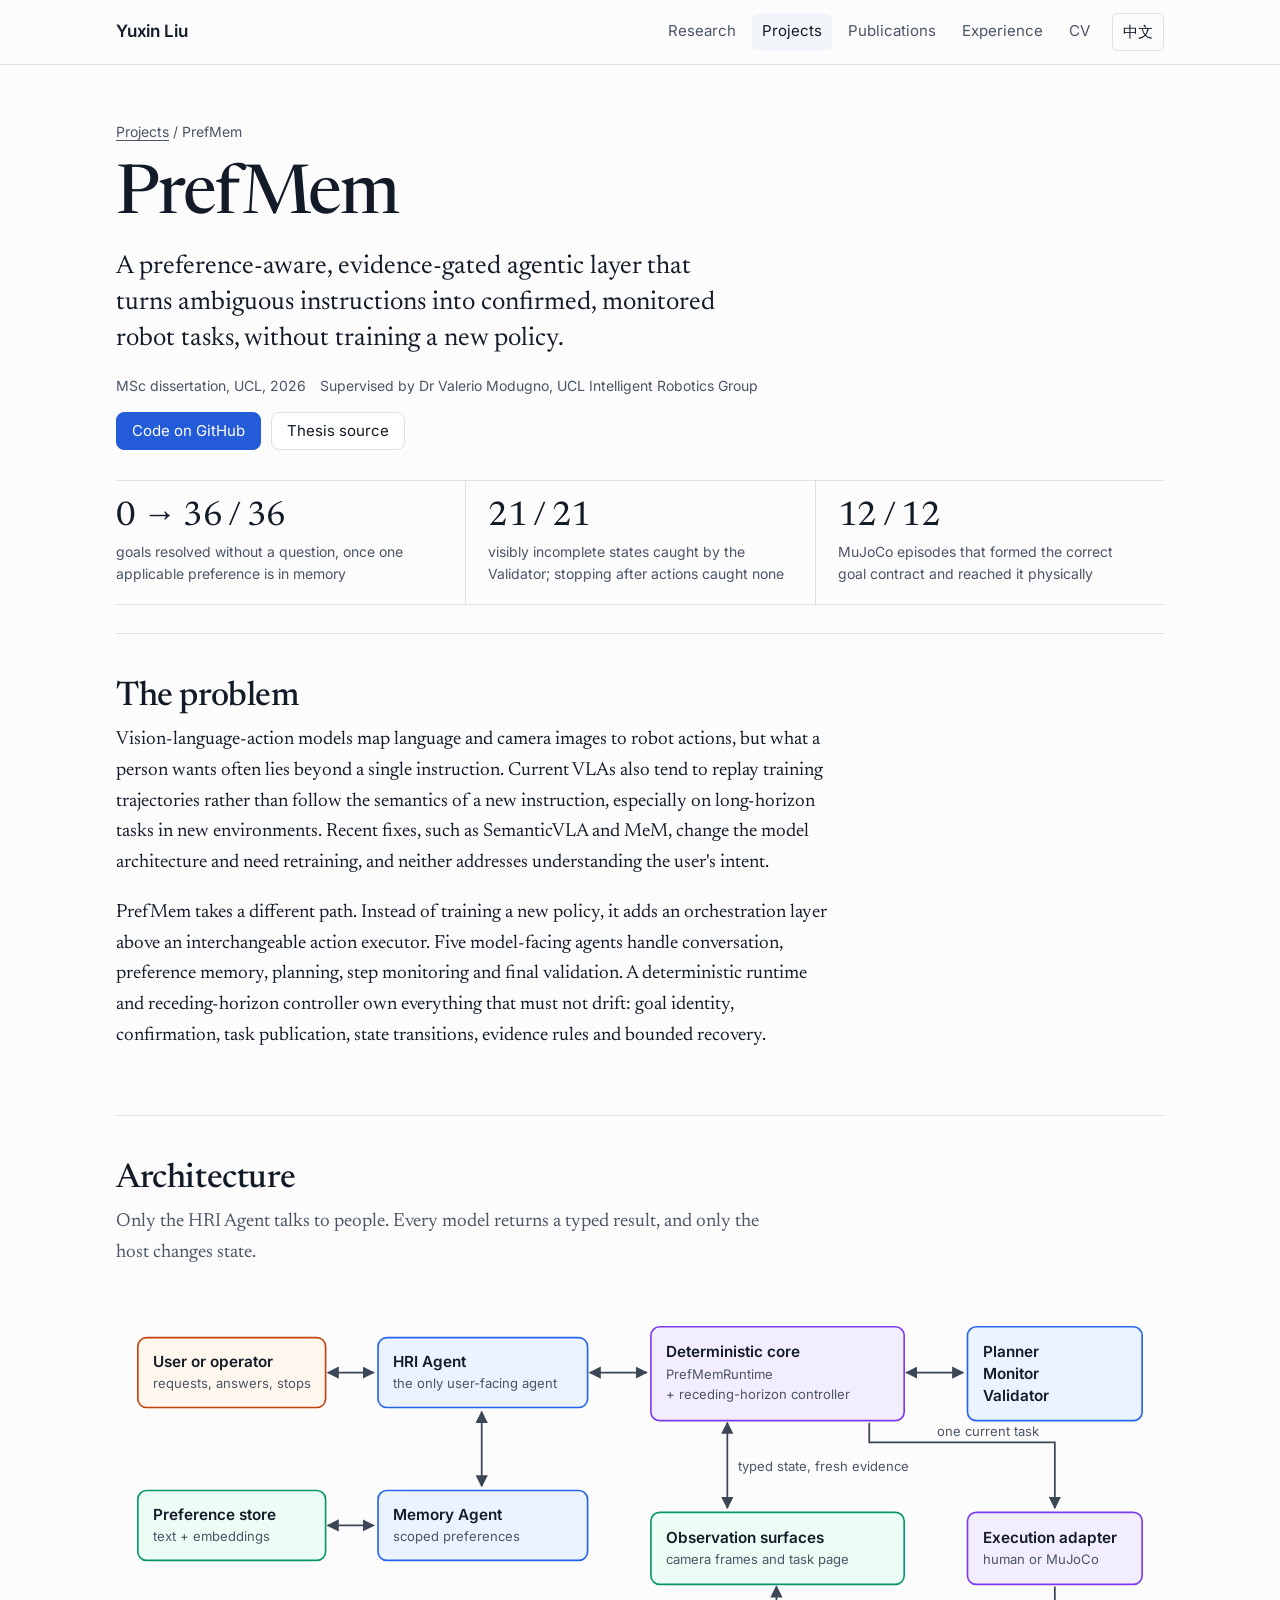
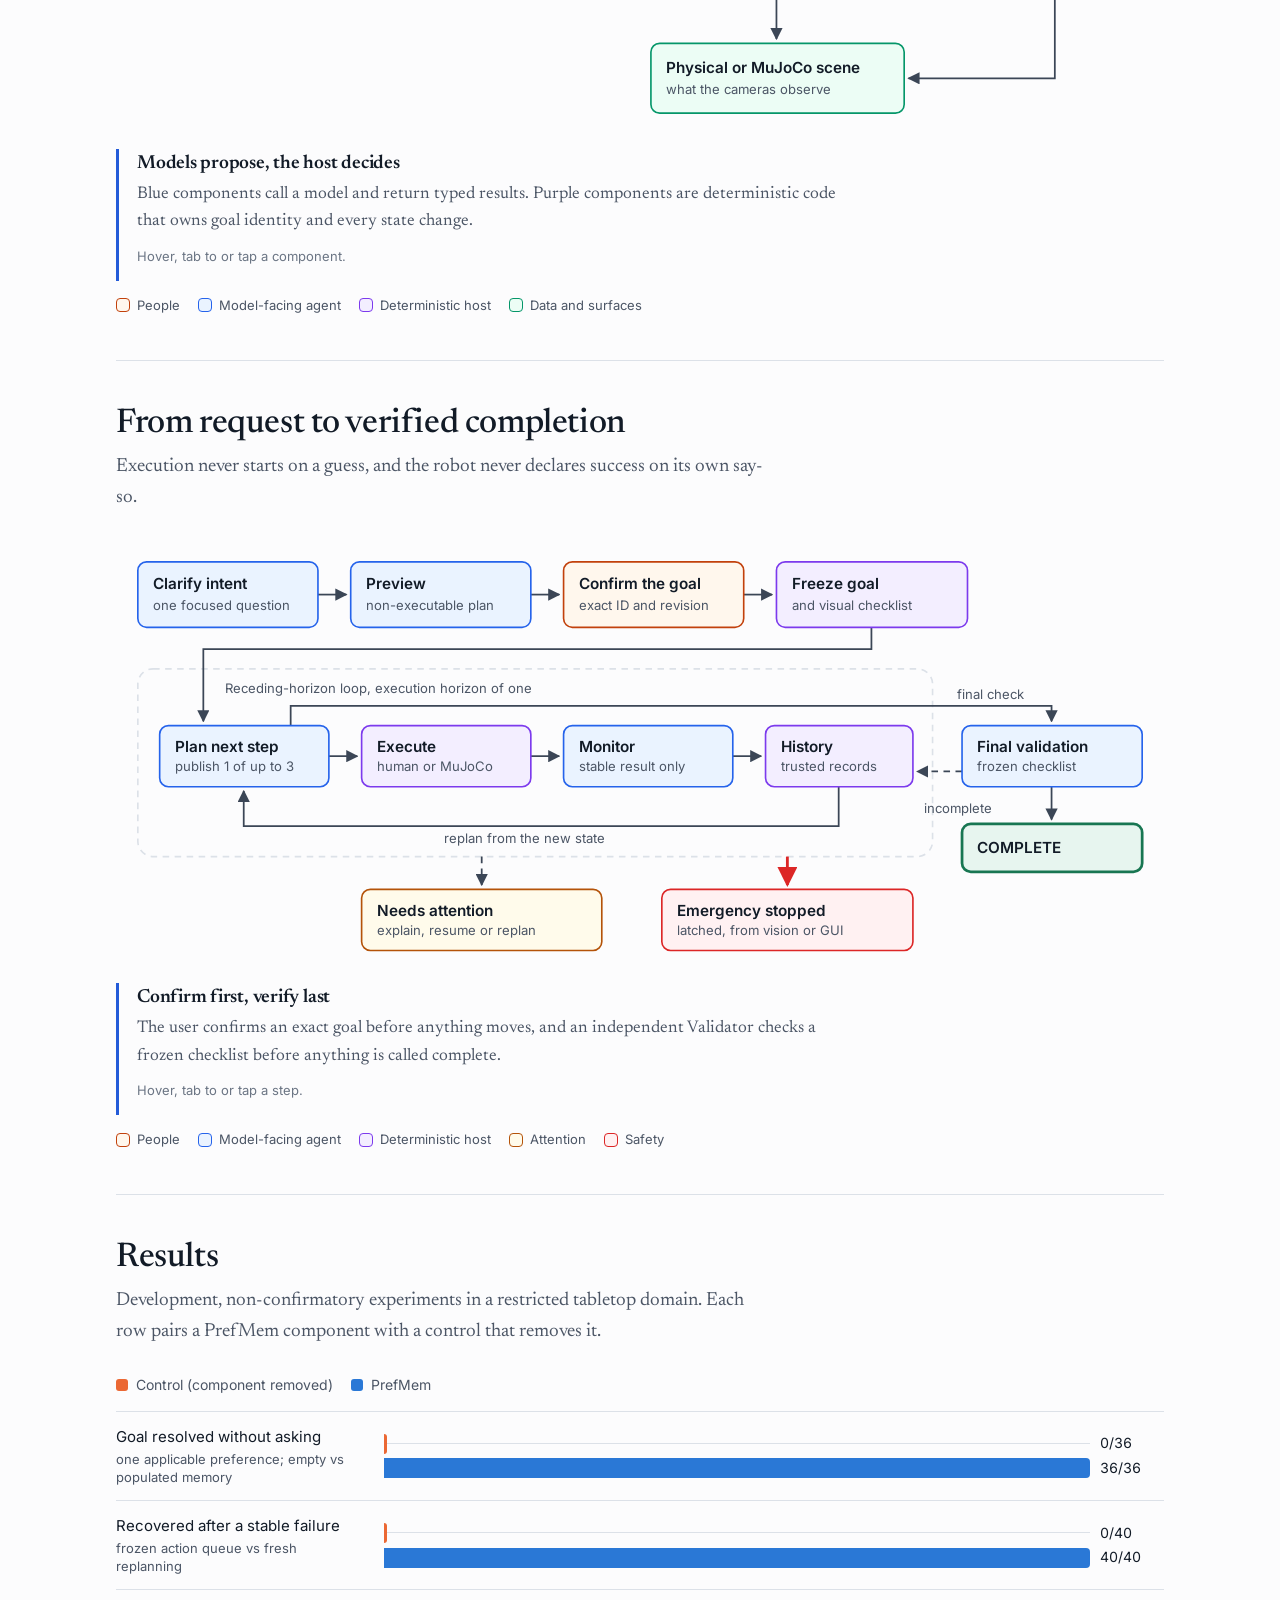
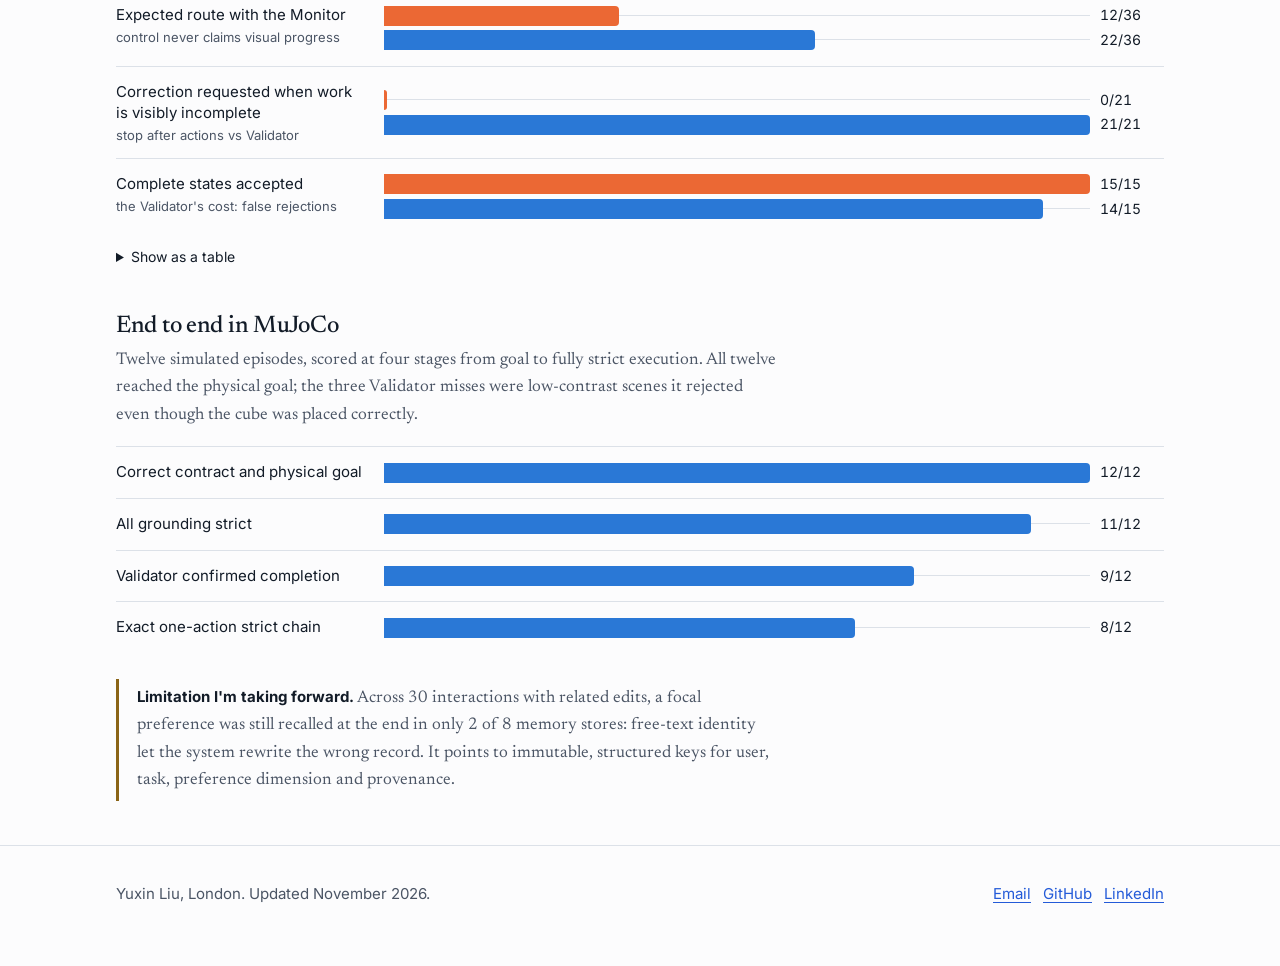
==== commit 81df1fb7: "Add Simplified Chinese version of the site zh/ mirrors every page and is generated from the English " ====
--- a/prefmem/index.html
+++ b/prefmem/index.html
@@ -8,6 +8,9 @@
 <meta property="og:title" content="PrefMem — preference-aware, evidence-gated robot agents">
 <meta property="og:description" content="MSc dissertation, UCL. An agentic layer above any action executor, with no training.">
 <meta property="og:image" content="https://kasloot.github.io/assets/img/og.jpg">
+<link rel="alternate" hreflang="en" href="https://kasloot.github.io/prefmem/">
+<link rel="alternate" hreflang="zh-CN" href="https://kasloot.github.io/zh/prefmem/">
+<link rel="alternate" hreflang="x-default" href="https://kasloot.github.io/prefmem/">
 <link rel="icon" href="../assets/img/favicon.svg" type="image/svg+xml">
 <link rel="stylesheet" href="../assets/css/site.css">
 </head>
@@ -22,6 +25,7 @@
       <a href="../#publications">Publications</a>
       <a href="../#experience">Experience</a>
       <a href="../assets/docs/Yuxin_Liu_CV.pdf">CV</a>
+      <a class="lang" href="../zh/prefmem/" lang="zh-CN" hreflang="zh-CN">中文</a>
     </nav>
   </div>
 </header>
--- a/assets/css/site.css
+++ b/assets/css/site.css
@@ -83,6 +83,19 @@
 .site-head nav { display: flex; gap: 6px; flex-wrap: wrap; }
 .site-head nav a { color: var(--graphite); text-decoration: none; font-size: 15px; padding: 6px 10px; border-radius: 6px; }
 .site-head nav a:hover, .site-head nav a[aria-current="page"] { color: var(--ink); background: var(--wash); }
+.site-head nav a.lang { margin-left: 6px; border: 1px solid var(--rule); color: var(--ink); }
+
+/* Chinese pages: system CJK fonts behind the Latin faces, sans body text, no negative tracking */
+html:lang(zh) {
+  --serif: "Newsreader", "Noto Serif SC", "Source Han Serif SC", "Songti SC", "STSong", "SimSun", serif;
+  --sans: "Inter", "PingFang SC", "Hiragino Sans GB", "Microsoft YaHei", "Noto Sans SC", "Source Han Sans SC", sans-serif;
+}
+html:lang(zh) body { font-family: var(--sans); font-size: 17px; line-height: 1.85; }
+html:lang(zh) h1, html:lang(zh) h2, html:lang(zh) h3, html:lang(zh) h4 { letter-spacing: 0; font-weight: 600; }
+html:lang(zh) .hero h1, html:lang(zh) .page-head h1 { font-weight: 450; letter-spacing: -0.02em; }
+html:lang(zh) .hero .thesis, html:lang(zh) .page-head .deck { font-family: var(--serif); line-height: 1.5; }
+html:lang(zh) .lede, html:lang(zh) .fit-intro, html:lang(zh) .feature-caption { line-height: 1.7; }
+html:lang(zh) .venue { font-style: normal; }
 
 /* ---------- hero ---------- */
 .hero { padding-block: 64px 40px; }
@@ -102,32 +115,46 @@
 
 /* ---------- the signature: live monitor ---------- */
 .monitor-feature { padding-block: 8px 56px; }
-.monitor-feature .frame-row { display: grid; grid-template-columns: minmax(0, 1.7fr) minmax(0, 1fr); gap: 36px; align-items: end; }
+.monitor-feature .frame-row { display: grid; grid-template-columns: minmax(0, 1.7fr) minmax(0, 1fr); gap: 36px; align-items: center; }
 .console-frame { background: #0f141b; border-radius: 14px; overflow: hidden; box-shadow: 0 1px 0 var(--rule), 0 18px 40px -24px rgba(18, 27, 39, .45); }
 .console-frame .bar { display: flex; align-items: center; gap: 10px; padding: 9px 14px; font-family: var(--sans); font-size: 13px; color: #b9c3d2; background: #161d27; }
 .console-frame .bar .mark { width: 20px; height: 20px; border-radius: 6px; display: grid; place-items: center; background: #245bd8; color: #fff; font-weight: 700; font-size: 12px; }
 .console-frame .bar .live { margin-left: auto; display: inline-flex; align-items: center; gap: 6px; }
 .console-frame .bar .live::before { content: ""; width: 7px; height: 7px; border-radius: 50%; background: #4cc391; }
 .console-frame video { width: 100%; aspect-ratio: 848 / 480; background: #0f141b; }
-.monitor-feature figcaption { font-size: 18px; color: var(--graphite); }
-.monitor-feature figcaption p:first-child { color: var(--ink); font-size: 21px; line-height: 1.4; }
+.feature-head { display: flex; align-items: baseline; gap: 6px 18px; flex-wrap: wrap; margin-bottom: 18px; }
+.feature-head h2 { font-size: 34px; }
+.feature-head h2 a { color: inherit; text-decoration: none; }
+.feature-head h2 a:hover { color: var(--signal); }
+.feature-head p { margin: 0; font-family: var(--sans); font-size: 16px; color: var(--graphite); }
+.feature-text { font-size: 18px; color: var(--graphite); }
+.feature-caption { color: var(--ink); font-size: 21px; line-height: 1.4; }
+.console-frame .bar-title { white-space: nowrap; }
+.clip-tabs { margin-left: auto; display: inline-flex; gap: 4px; }
+.clip-tabs button { font: inherit; font-size: 13px; color: #b9c3d2; background: transparent; border: 1px solid transparent; border-radius: 6px; padding: 3px 10px; cursor: pointer; }
+.clip-tabs button:hover { color: #fff; }
+.clip-tabs button[aria-pressed="true"] { color: #fff; background: #263243; border-color: #3a4a60; }
 
 /* ---------- sections ---------- */
 .section { border-top: 1px solid var(--rule); padding: 48px 0 56px; }
-.section-grid { display: grid; grid-template-columns: 220px minmax(0, 1fr); gap: 40px; }
-.section-grid > h2 { font-size: 28px; position: sticky; top: 92px; align-self: start; }
-.prose { max-width: 66ch; }
+/* Section titles sit above their content, so every block starts at the header's left edge. */
+.section-grid { display: block; }
+.section-grid > h2 { font-size: 34px; margin-bottom: 26px; }
+.prose { max-width: 72ch; }
+.sub-title { font-size: 24px; margin: 8px 0 14px; }
 .lede { font-size: 22px; line-height: 1.5; }
 
 /* project plates */
-.plate { display: grid; grid-template-columns: minmax(0, 1fr) minmax(0, 1.05fr); gap: 36px; padding: 6px 0 40px; margin-bottom: 40px; border-bottom: 1px solid var(--rule); }
+.plate { display: grid; grid-template-columns: minmax(0, 1fr) minmax(0, 1.1fr); gap: 44px; padding: 6px 0 44px; margin-bottom: 44px; border-bottom: 1px solid var(--rule); }
+.plate h3 { font-size: 30px; }
+.plate .status-note { margin-left: 2px; }
 .plate:last-of-type { border-bottom: 0; }
 .plate .media { border-radius: 10px; overflow: hidden; background: var(--wash); align-self: start; }
 .plate .media img { width: 100%; height: auto; }
 .plate .media.figure-box { padding: 14px; border: 1px solid var(--rule); background: var(--card); }
 .meta { font-family: var(--sans); font-size: 14px; color: var(--graphite); margin: 6px 0 14px; display: flex; flex-wrap: wrap; gap: 4px 14px; }
 .facts { list-style: none; padding: 0; margin: 18px 0; font-family: var(--sans); font-size: 15px; }
-.facts li { display: grid; grid-template-columns: 112px minmax(0, 1fr); gap: 14px; padding: 9px 0; border-top: 1px solid var(--rule); align-items: baseline; }
+.facts li { display: grid; grid-template-columns: 128px minmax(0, 1fr); gap: 14px; padding: 9px 0; border-top: 1px solid var(--rule); align-items: baseline; }
 .facts li:last-child { border-bottom: 1px solid var(--rule); }
 .facts b { font-family: var(--serif); font-weight: 500; font-size: 24px; letter-spacing: -0.01em; color: var(--ink); }
 .facts span { color: var(--graphite); }
@@ -139,17 +166,59 @@
 @media (prefers-color-scheme: dark) { .btn.primary { color: #0b1220; } .btn.primary:hover { color: #0b1220; } }
 .btn[disabled] { opacity: .5; cursor: not-allowed; }
 
-.pair { display: grid; grid-template-columns: 1fr 1fr; gap: 36px; }
-.pair h3 { font-size: 23px; margin-bottom: 4px; }
 .status-note { font-family: var(--sans); font-size: 13px; padding: 3px 8px; border-radius: 5px; background: var(--wash); color: var(--graphite); display: inline-block; }
+
+/* small concept diagrams in project plates */
+.mini { width: 100%; height: auto; }
+.mini .node rect { stroke-width: 1.5; rx: 8; }
+.mini text { font-family: var(--sans); fill: var(--ink); }
+.mini .t { font-size: 14px; font-weight: 600; }
+.mini .s, .mini .note { font-size: 12px; fill: var(--graphite); }
+.mini .agent rect { fill: var(--d-agent); stroke: var(--d-agent-s); }
+.mini .host rect { fill: var(--d-host); stroke: var(--d-host-s); }
+.mini .data rect { fill: var(--d-data); stroke: var(--d-data-s); }
+.mini .human rect { fill: var(--d-human); stroke: var(--d-human-s); }
+.mini .decide rect { fill: var(--d-decide); stroke: var(--d-decide-s); }
+.mini .edge { stroke: var(--d-edge); stroke-width: 1.6; fill: none; }
+.mini .edge.dash { stroke-dasharray: 5 4; }
+.mini .arrowhead { fill: var(--d-edge); }
+.mini .group { fill: none; stroke: var(--rule); stroke-width: 1.5; stroke-dasharray: 6 5; }
+.media figcaption { font-family: var(--sans); font-size: 13px; color: var(--faint); margin-top: 8px; }
+
+/* two RoboBrain clips in the project entry */
+.media.clip-pair { background: none; display: grid; gap: 14px; overflow: visible; }
+.clip-pair figure { margin: 0; }
+.clip-pair video { width: 100%; aspect-ratio: 848 / 480; border-radius: 10px; background: #0f141b; }
+.clip-pair figcaption { font-family: var(--sans); font-size: 13px; color: var(--faint); margin-top: 6px; }
+
+/* research journey: a real sequence, so the steps are numbered */
+.journey { list-style: none; margin: 0; padding: 0; display: grid; grid-template-columns: minmax(0, 1fr) minmax(0, 1fr); gap: 36px 56px; }
+.journey > li:nth-child(3) { grid-column: 1 / -1; border-top: 1px solid var(--rule); padding-top: 32px; }
+.journey h3 { font-size: 25px; display: flex; align-items: center; gap: 12px; margin-bottom: 12px; }
+.journey .step { flex: 0 0 30px; height: 30px; border-radius: 50%; border: 1.5px solid var(--signal); color: var(--signal); font-family: var(--sans); font-size: 14px; font-weight: 600; display: grid; place-items: center; }
+.journey p { max-width: 72ch; }
+.gaps { margin: 0; }
+.gaps dt { font-family: var(--sans); font-size: 15px; font-weight: 600; margin-top: 14px; }
+.gaps dt:first-child { margin-top: 0; }
+.gaps dd { margin: 3px 0 0; font-size: 17px; color: var(--graphite); }
+.fit-intro { font-size: 21px; line-height: 1.45; }
+.fit { list-style: none; margin: 18px 0 0; padding: 0; }
+.fit > li { display: grid; grid-template-columns: 200px minmax(0, 1fr) 270px; gap: 8px 24px; align-items: baseline; padding: 14px 0; border-top: 1px solid var(--rule); }
+.fit > li:last-child { border-bottom: 1px solid var(--rule); }
+.fit .who a { font-size: 20px; text-decoration: none; }
+.fit .who a:hover { text-decoration: underline; }
+.fit .who span { display: block; font-family: var(--sans); font-size: 13px; color: var(--graphite); }
+.fit p { margin: 0; font-size: 17px; color: var(--graphite); }
+.chips { list-style: none; margin: 0; padding: 0; display: flex; flex-wrap: wrap; gap: 6px; }
+.chips li { font-family: var(--sans); font-size: 13px; padding: 3px 9px; border-radius: 999px; border: 1px solid var(--rule); color: var(--ink); background: var(--card); }
 
 /* compact list of earlier projects */
 .rows { list-style: none; margin: 0; padding: 0; }
-.rows li { display: grid; grid-template-columns: 96px minmax(0, 1fr); gap: 20px; padding: 16px 0; border-top: 1px solid var(--rule); }
+.rows li { display: grid; grid-template-columns: 150px minmax(0, 1fr); gap: 24px; padding: 16px 0; border-top: 1px solid var(--rule); }
 .rows li:last-child { border-bottom: 1px solid var(--rule); }
 .rows time, .rows .when { font-family: var(--sans); font-size: 14px; color: var(--graphite); padding-top: 4px; }
 .rows h4 { font-size: 20px; font-weight: 500; margin-bottom: 2px; }
-.rows p { margin: 0; color: var(--graphite); font-size: 17px; }
+.rows p { margin: 0; color: var(--graphite); font-size: 17px; max-width: 75ch; }
 .rows .role { font-family: var(--sans); font-size: 14px; color: var(--graphite); }
 
 /* publications */
@@ -160,7 +229,8 @@
 .pubs .authors { font-family: var(--sans); font-size: 15px; color: var(--graphite); }
 .pubs .authors b { color: var(--ink); font-weight: 600; }
 .pubs .venue { font-style: italic; }
-.pubs .contrib { margin: 8px 0 0; font-size: 17px; color: var(--graphite); }
+.pubs .contrib { margin: 8px 0 0; font-size: 17px; color: var(--graphite); max-width: 75ch; }
+.pubs .title { max-width: 60ch; }
 
 /* timeline (experience, education) */
 .timeline { list-style: none; margin: 0; padding: 0; }
@@ -169,10 +239,11 @@
 .timeline .when { font-family: var(--sans); font-size: 14px; color: var(--graphite); padding-top: 5px; }
 .timeline h4 { font-weight: 500; font-size: 21px; }
 .timeline .role { font-family: var(--sans); font-size: 15px; color: var(--graphite); margin: 2px 0 8px; }
-.timeline ul { margin: 0; padding-left: 1.1em; }
+.timeline ul { margin: 0; padding-left: 1.1em; max-width: 75ch; }
+.timeline p { max-width: 75ch; }
 .timeline ul li { margin: 2px 0; }
 .sub-h { font-family: var(--sans); font-size: 15px; font-weight: 600; color: var(--graphite); margin: 34px 0 6px; }
-.skills { display: grid; grid-template-columns: 180px minmax(0, 1fr); gap: 8px 24px; margin: 0; }
+.skills { display: grid; grid-template-columns: 150px minmax(0, 1fr); gap: 8px 24px; margin: 0; }
 .skills dt { font-family: var(--sans); font-size: 15px; color: var(--graphite); padding-top: 3px; }
 .skills dd { margin: 0; }
 
@@ -392,8 +463,8 @@
 /* ---------- responsive ---------- */
 @media (max-width: 980px) {
   .monitor-feature .frame-row, .plate, .diagram, .console .c-grid, .stage-grid { grid-template-columns: minmax(0, 1fr); }
-  .section-grid { grid-template-columns: minmax(0, 1fr); gap: 18px; }
-  .section-grid > h2 { position: static; }
+  .fit > li { grid-template-columns: 160px minmax(0, 1fr); }
+  .fit .chips { grid-column: 2; }
 }
 @media (max-width: 700px) {
   body { font-size: 18px; }
@@ -401,7 +472,12 @@
   .hero-grid { grid-template-columns: minmax(0, 1fr); gap: 22px; }
   .portrait { width: 120px; }
   .affiliations li { border-right: 0; padding-right: 0; margin: 0 22px 10px 0; }
-  .pair, .videos, .stat-row { grid-template-columns: minmax(0, 1fr); }
+  .videos, .stat-row, .journey { grid-template-columns: minmax(0, 1fr); }
+  .fit > li { grid-template-columns: minmax(0, 1fr); gap: 6px; }
+  .fit .chips { grid-column: auto; }
+  .clip-tabs button { padding: 3px 7px; }
+  .console-frame .bar-title { display: none; }
+  .section-grid > h2 { font-size: 30px; }
   .stat-row > div + div { border-left: 0; padding-left: 0; border-top: 1px solid var(--rule); }
   .timeline > li, .rows li, .facts li, .skills, .overlay-key { grid-template-columns: minmax(0, 1fr); gap: 4px; }
   .chart .row { grid-template-columns: minmax(0, 1fr); gap: 8px; }
